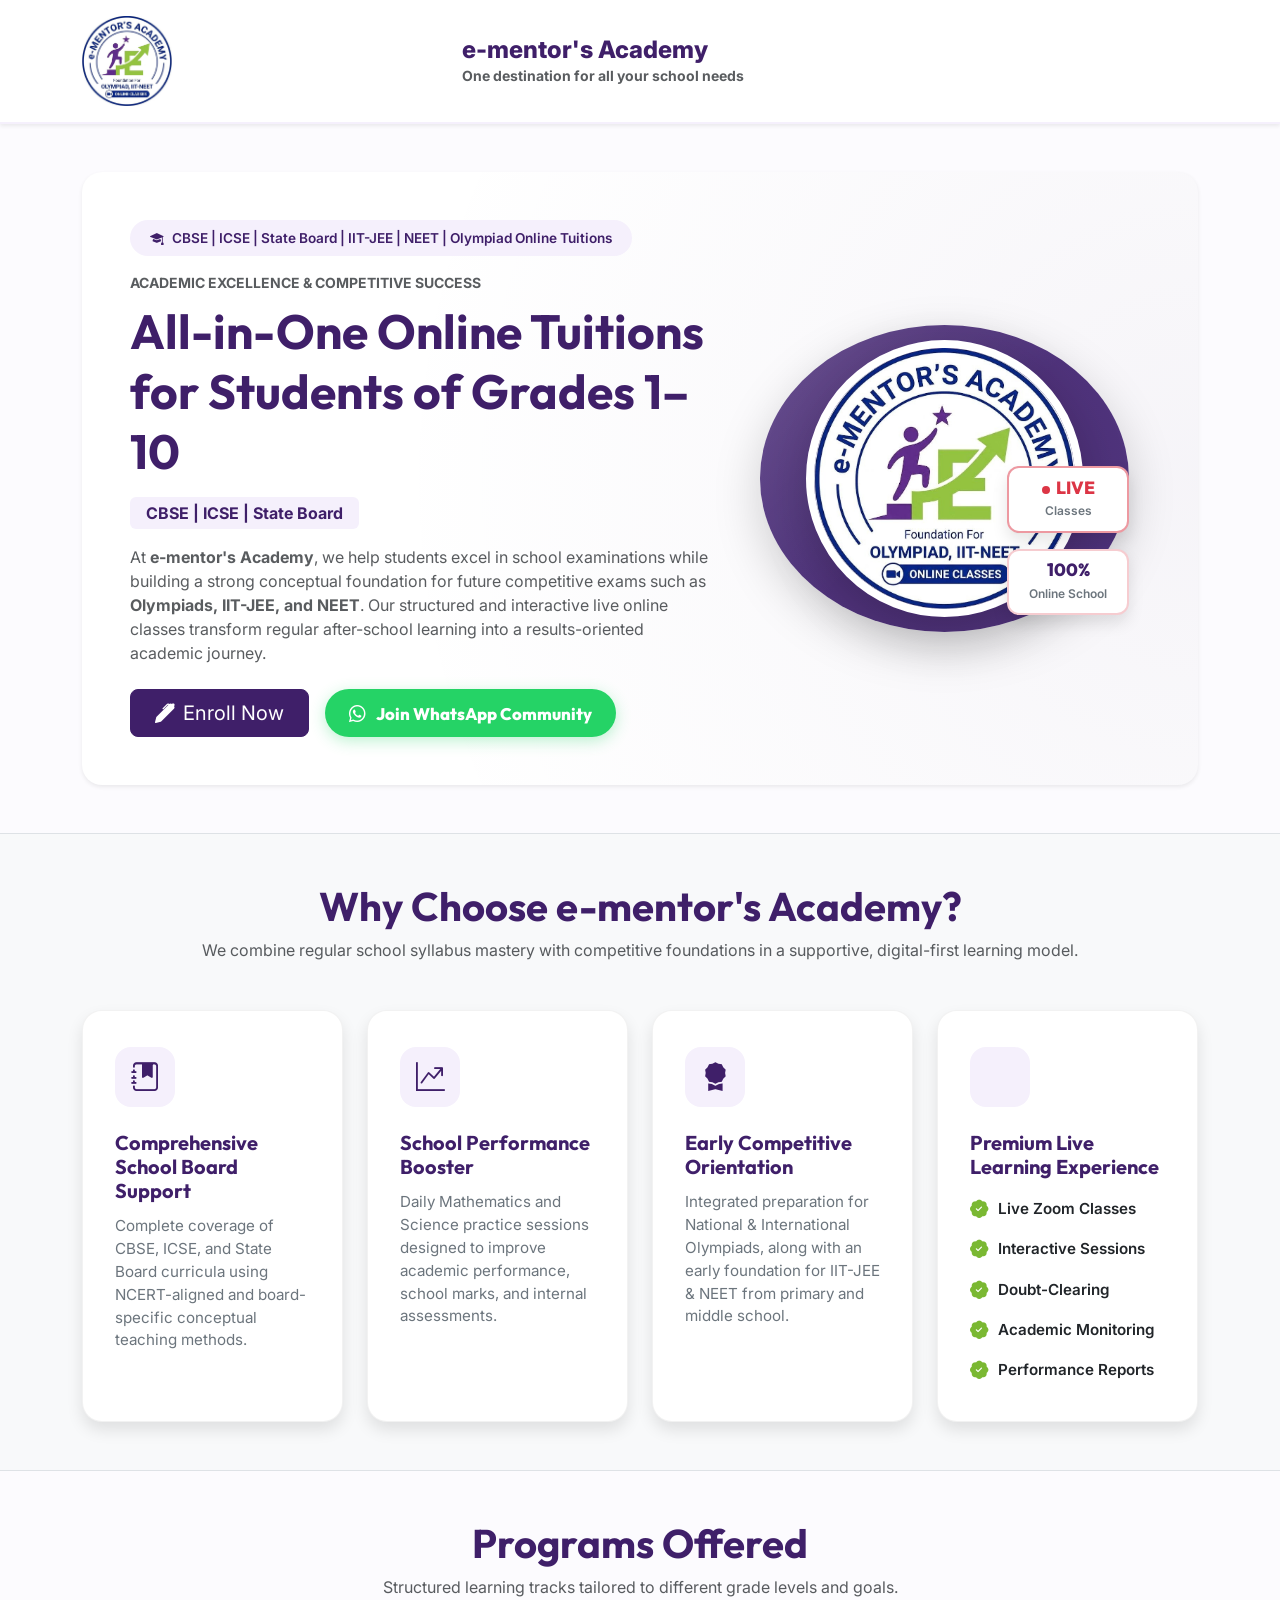
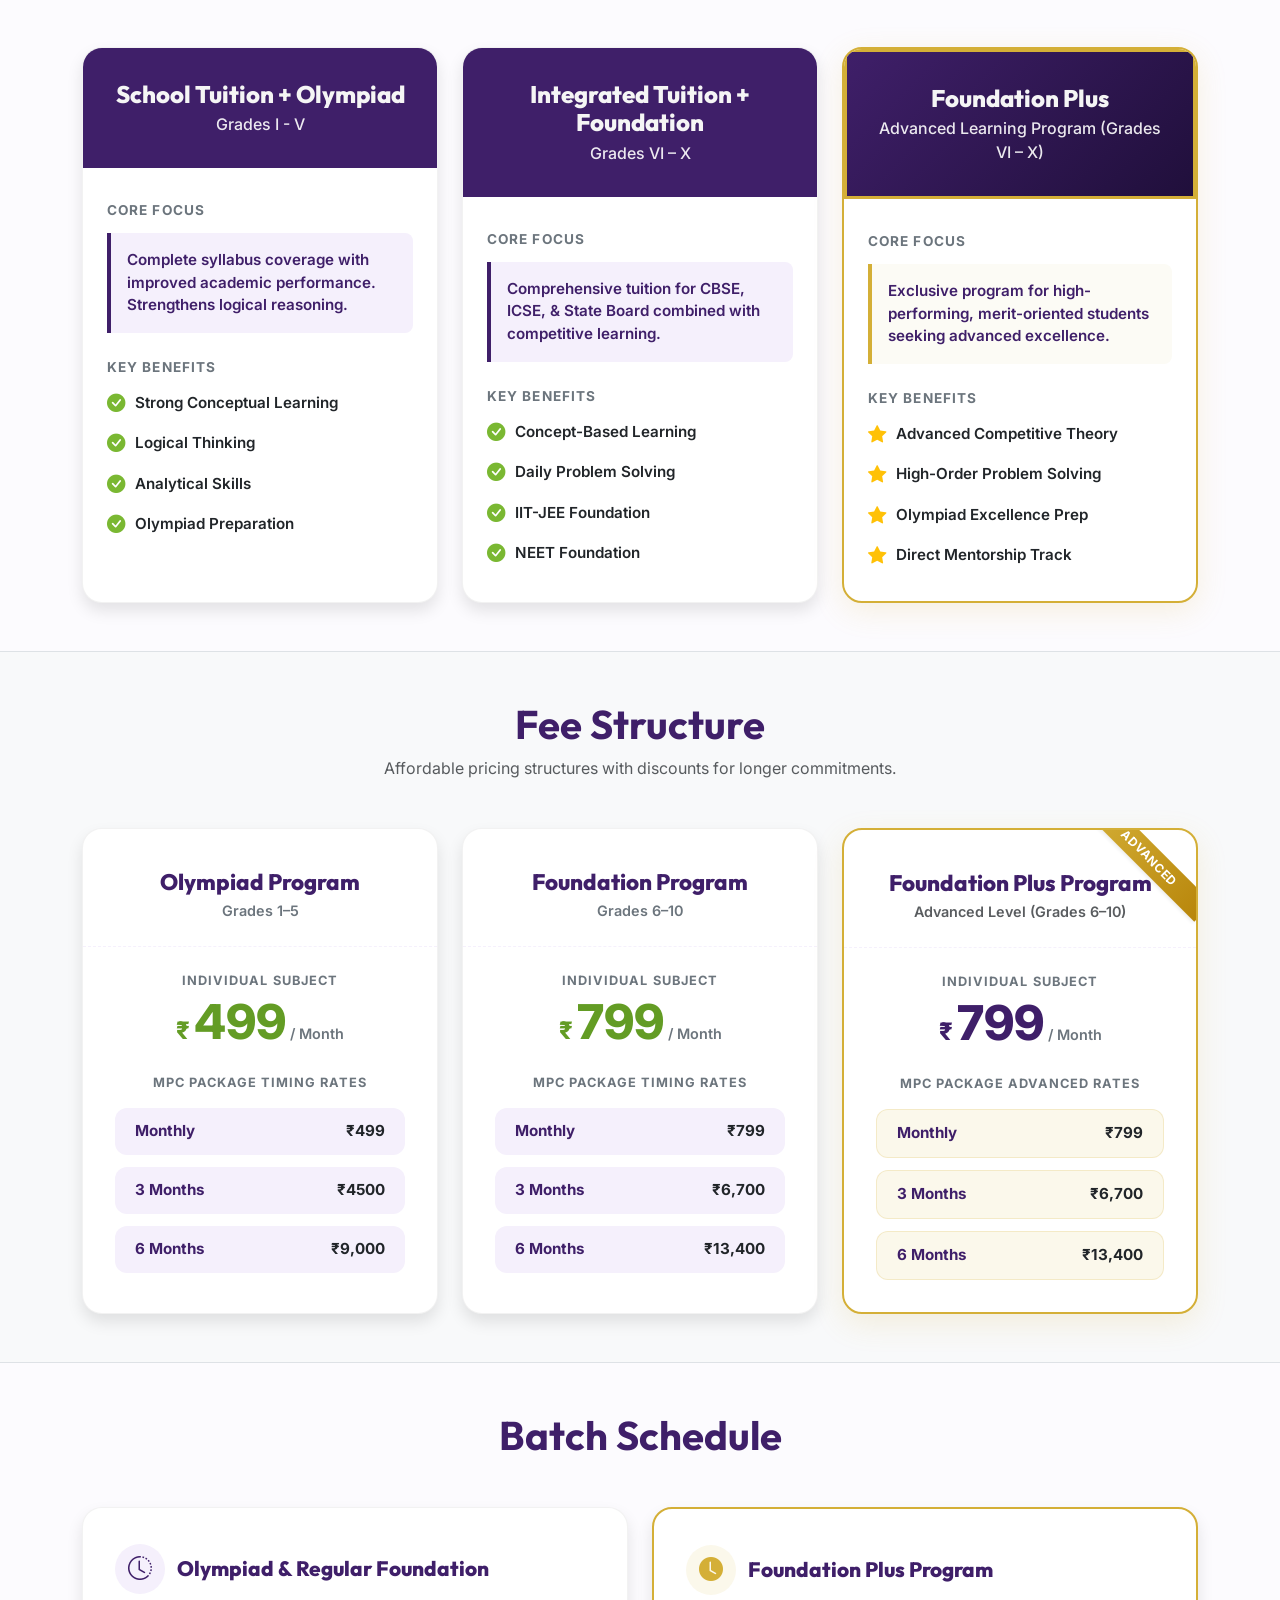
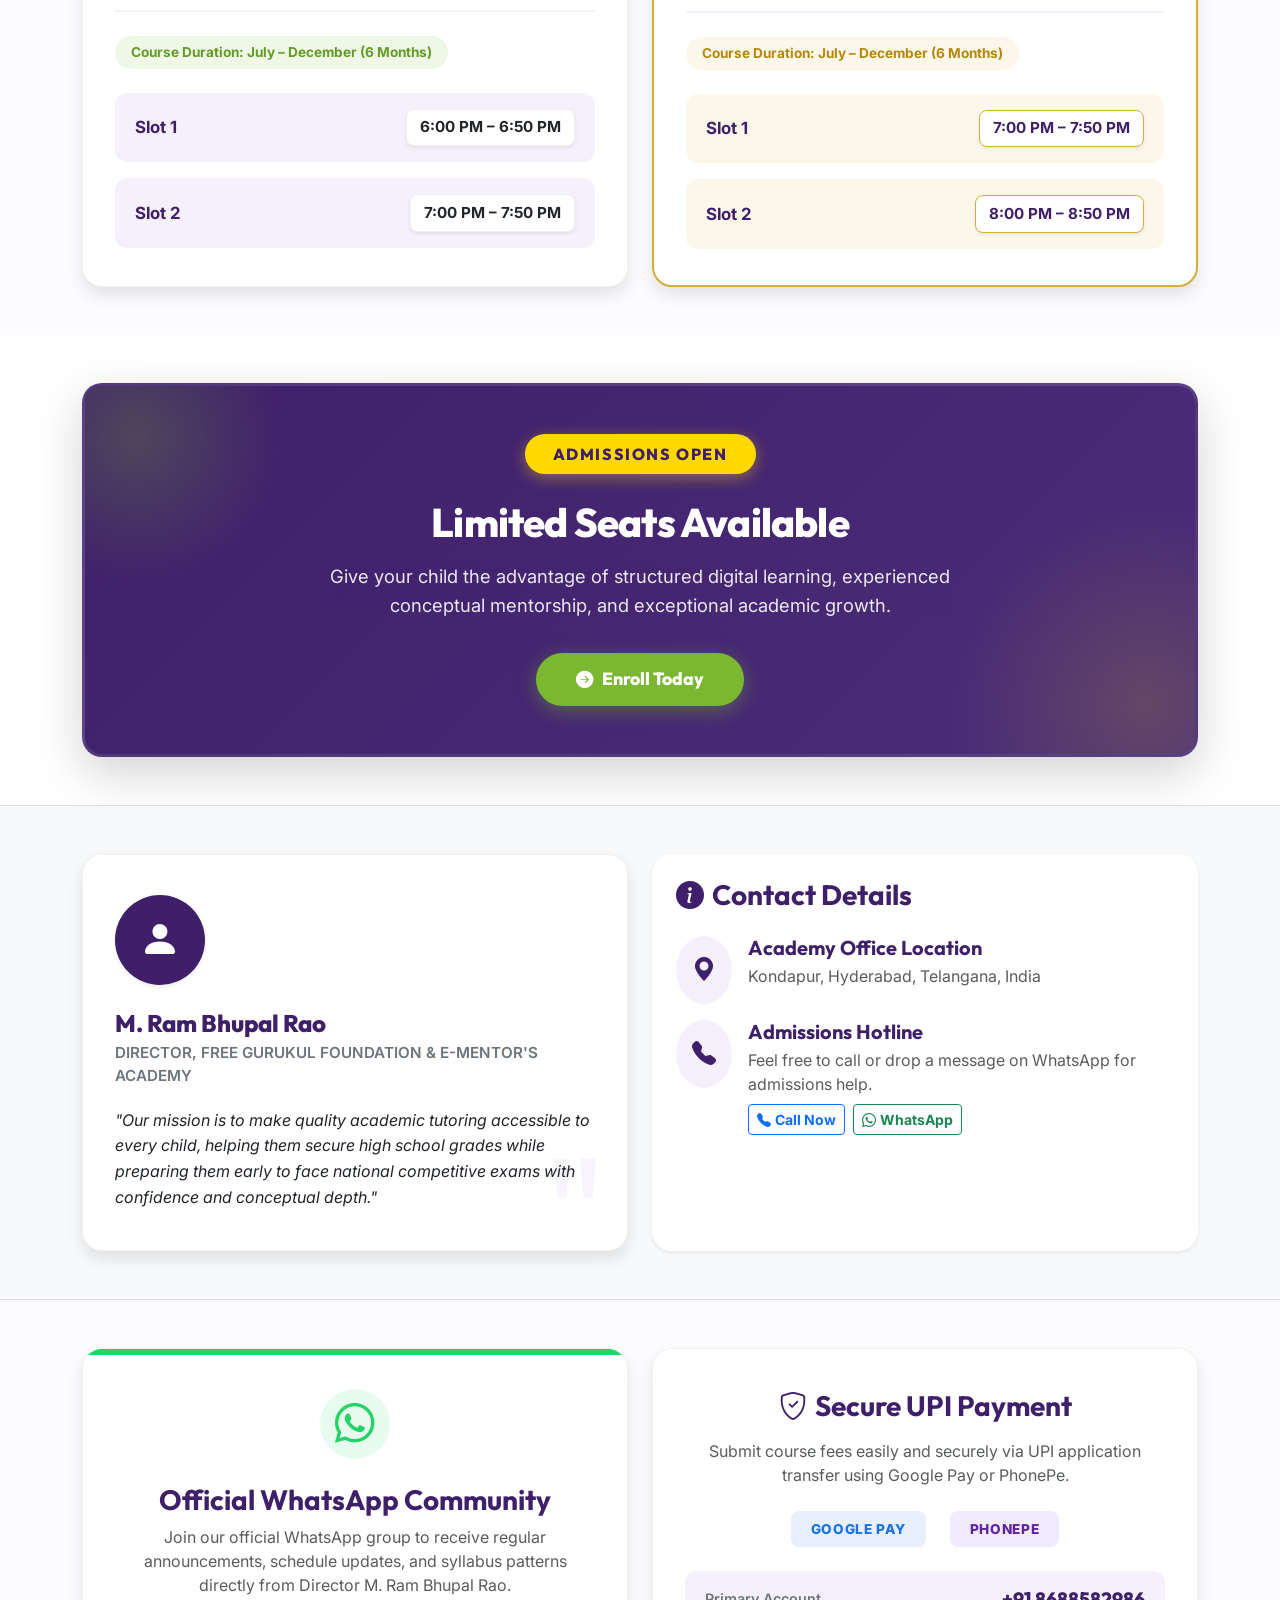
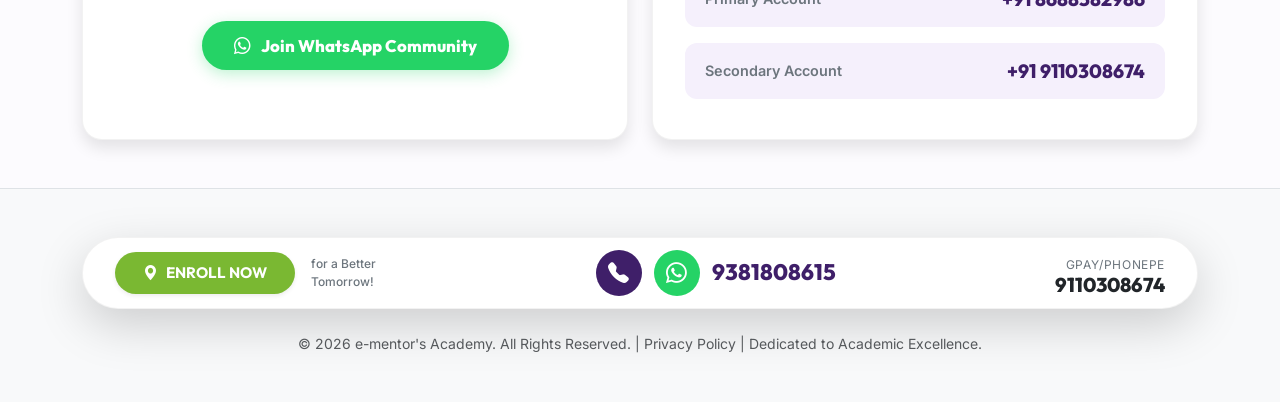
==== index.html @ 431e64f7 "Initial commit" ====
<!DOCTYPE html>
<html lang="en">

<head>
  <meta charset="UTF-8">
  <meta name="viewport" content="width=device-width, initial-scale=1.0">
  <title>e-mentor's IIT-NEET Academy - All-in-One Online Tuitions</title>
  <!-- SEO Meta Tags -->
  <meta name="description"
    content="e-mentor's Academy provides comprehensive school board tuitions (Grades 1-10) and competitive IIT-JEE, NEET, and Olympiad foundations. Live Zoom classes and daily practice.">
  <meta name="keywords"
    content="IIT-JEE foundation, NEET foundation, Olympiad tuition, Online tuitions, CBSE tuition, ICSE tuition, Ram Bhupal Rao, e-mentor's Academy, Kondapur Hyderabad">

  <!-- Bootstrap 5 CSS CDN -->
  <link href="https://cdn.jsdelivr.net/npm/bootstrap@5.3.2/dist/css/bootstrap.min.css" rel="stylesheet"
    integrity="sha384-T3c6CoIi6uLrA9TneNEoa7RxnatzjcDSCmG1MXxSR1GAsXEV/Dwwykc2MPK8M2HN" crossorigin="anonymous">
  <!-- Bootstrap Icons CDN -->
  <link rel="stylesheet" href="https://cdn.jsdelivr.net/npm/bootstrap-icons@1.11.1/font/bootstrap-icons.css">
  <!-- Custom Stylesheet -->
  <link rel="stylesheet" href="style.css">
</head>

<body>

  <!-- Header Section -->
  <header class="py-3 shadow-sm sticky-top">
    <div class="container">
      <div class="row align-items-center justify-content-between">
        <!-- School Logo -->
        <div class="col-5 col-md-4 text-start">
          <a href="index.html" class="logo-link">
            <!-- Loads logo.png, script.js handles fallback to absolute brain folder URI if not copied locally yet -->
            <img id="academy-logo" src="logo.jpeg" alt="e-mentor's Academy Logo" class="brand-logo-img">
          </a>
        </div>
        <!-- Director Profile Info -->
        <div class="col-7 col-md-8">
          <div class="director-name">e-mentor's Academy</div>
          <div class="text-muted small fw-bold">One destination for all your school needs</div>
        </div>
      </div>
    </div>
  </header>

  <!-- Hero Section -->
  <section class="py-5">
    <div class="container">
      <div class="hero-container p-4 p-md-5 shadow-sm bg-white reveal-on-scroll">
        <div class="row align-items-center">

          <!-- Hero Text Content -->
          <div class="col-lg-7">
            <span class="hero-tag mb-3">
              <i class="bi bi-mortarboard-fill me-2"></i>CBSE | ICSE | State Board | IIT-JEE | NEET | Olympiad Online
              Tuitions
            </span>
            <div class="text-muted fw-bold small text-uppercase letter-spacing-1 mb-2">
              Academic Excellence & Competitive Success
            </div>
            <h1 class="display-5 fw-bold mb-3 text-purple text-start" style="line-height: 1.25;">
              All-in-One Online Tuitions for Students of Grades 1–10
            </h1>
            <div class="badge bg-purple-light text-purple px-3 py-2 rounded mb-3 fw-bold fs-6">
              CBSE | ICSE | State Board
            </div>
            <p class="text-muted leading-relaxed text-start mb-4">
              At <strong>e-mentor's Academy</strong>, we help students excel in school examinations while building a
              strong conceptual foundation for future competitive exams such as <strong>Olympiads, IIT-JEE, and
                NEET</strong>. Our structured and interactive live online classes transform regular after-school
              learning into a results-oriented academic journey.
            </p>
            <div class="d-flex flex-wrap gap-3">
              <button class="btn btn-primary btn-lg enroll-trigger-btn px-4 py-2"
                style="background-color: var(--primary-purple); border-color: var(--primary-purple);">
                <i class="bi bi-pen-fill me-2"></i>Enroll Now
              </button>
              <a href="https://chat.whatsapp.com/LCuM8trsyqc7xC1LDgsaTi?s=cl&p=a&ilr=2" target="_blank"
                class="btn btn-whatsapp-join px-4 py-2">
                <i class="bi bi-whatsapp"></i>Join WhatsApp Community
              </a>
            </div>
          </div>

          <!-- Hero Visual: Student + Floating Badges -->
          <div class="col-lg-5 mt-4 mt-lg-0">
            <div class="hero-image-wrapper">
              <div class="hero-backdrop-circle"></div>
              <!-- Loads hero_student.png, script.js handles fallback if not copied -->
              <img id="hero-student-img" src="logo.jpeg" alt="Student Studying Online" class="hero-image-student">

              <!-- Badges Container -->
              <div class="badge-overlay-container">
                <div class="live-badge">
                  <span class="badge-text-bold"><span class="live-icon-dot"></span>LIVE</span>
                  <span class="badge-subtext">Classes</span>
                </div>
                <div class="school-badge">
                  <span class="badge-text-bold">100%</span>
                  <span class="badge-subtext">Online School</span>
                </div>
              </div>
            </div>
          </div>

        </div>
      </div>
    </div>
  </section>

  <!-- Why Choose Us Section -->
  <section class="py-5 bg-light border-top border-bottom">
    <div class="container">
      <div class="text-center mb-5 reveal-on-scroll">
        <h2 class="display-6 fw-bold text-purple">Why Choose e-mentor's Academy?</h2>
        <p class="text-muted max-width-600 mx-auto">We combine regular school syllabus mastery with competitive
          foundations in a supportive, digital-first learning model.</p>
      </div>

      <div class="row g-4">
        <!-- Card 1 -->
        <div class="col-md-6 col-lg-3 reveal-on-scroll">
          <div class="feature-card">
            <div class="feature-card-icon-container">
              <i class="bi bi-journal-bookmark-fill"></i>
            </div>
            <h3 class="feature-card-title">Comprehensive School Board Support</h3>
            <p class="feature-card-desc">Complete coverage of CBSE, ICSE, and State Board curricula using NCERT-aligned
              and board-specific conceptual teaching methods.</p>
          </div>
        </div>

        <!-- Card 2 -->
        <div class="col-md-6 col-lg-3 reveal-on-scroll">
          <div class="feature-card">
            <div class="feature-card-icon-container">
              <i class="bi bi-graph-up-arrow"></i>
            </div>
            <h3 class="feature-card-title">School Performance Booster</h3>
            <p class="feature-card-desc">Daily Mathematics and Science practice sessions designed to improve academic
              performance, school marks, and internal assessments.</p>
          </div>
        </div>

        <!-- Card 3 -->
        <div class="col-md-6 col-lg-3 reveal-on-scroll">
          <div class="feature-card">
            <div class="feature-card-icon-container">
              <i class="bi bi-award-fill"></i>
            </div>
            <h3 class="feature-card-title">Early Competitive Orientation</h3>
            <p class="feature-card-desc">Integrated preparation for National & International Olympiads, along with an
              early foundation for IIT-JEE & NEET from primary and middle school.</p>
          </div>
        </div>

        <!-- Card 4 -->
        <div class="col-md-6 col-lg-3 reveal-on-scroll">
          <div class="feature-card">
            <div class="feature-card-icon-container">
              <i class="bi bi-zoom"></i>
            </div>
            <h3 class="feature-card-title">Premium Live Learning Experience</h3>
            <ul class="program-benefits-list mt-3">
              <li><i class="bi bi-patch-check-fill"></i>Live Zoom Classes</li>
              <li><i class="bi bi-patch-check-fill"></i>Interactive Sessions</li>
              <li><i class="bi bi-patch-check-fill"></i>Doubt-Clearing</li>
              <li><i class="bi bi-patch-check-fill"></i>Academic Monitoring</li>
              <li><i class="bi bi-patch-check-fill"></i>Performance Reports</li>
            </ul>
          </div>
        </div>
      </div>
    </div>
  </section>

  <!-- Programs Offered Section -->
  <section class="py-5">
    <div class="container">
      <div class="text-center mb-5 reveal-on-scroll">
        <h2 class="display-6 fw-bold text-purple">Programs Offered</h2>
        <p class="text-muted">Structured learning tracks tailored to different grade levels and goals.</p>
      </div>

      <div class="row g-4 justify-content-center">
        <!-- Track 1 -->
        <div class="col-md-6 col-lg-4 reveal-on-scroll">
          <div class="program-card">
            <div class="program-header">
              <!-- <span class="program-tag-badge">Track 1</span> -->
              <h3 class="program-title">School Tuition + Olympiad</h3>
              <div class="program-grades">Grades I - V</div>
            </div>
            <div class="program-body">
              <div class="program-section-title">Core Focus</div>
              <div class="program-focus-box">
                Complete syllabus coverage with improved academic performance. Strengthens logical reasoning.
              </div>
              <div class="program-section-title">Key Benefits</div>
              <ul class="program-benefits-list">
                <li><i class="bi bi-check-circle-fill"></i>Strong Conceptual Learning</li>
                <li><i class="bi bi-check-circle-fill"></i>Logical Thinking</li>
                <li><i class="bi bi-check-circle-fill"></i>Analytical Skills</li>
                <li><i class="bi bi-check-circle-fill"></i>Olympiad Preparation</li>
              </ul>
            </div>
          </div>
        </div>

        <!-- Track 2 -->
        <div class="col-md-6 col-lg-4 reveal-on-scroll">
          <div class="program-card">
            <div class="program-header">
              <!-- <span class="program-tag-badge">Track 2</span> -->
              <h3 class="program-title">Integrated Tuition + Foundation</h3>
              <div class="program-grades">Grades VI – X</div>
            </div>
            <div class="program-body">
              <div class="program-section-title">Core Focus</div>
              <div class="program-focus-box">
                Comprehensive tuition for CBSE, ICSE, & State Board combined with competitive learning.
              </div>
              <div class="program-section-title">Key Benefits</div>
              <ul class="program-benefits-list">
                <li><i class="bi bi-check-circle-fill"></i>Concept-Based Learning</li>
                <li><i class="bi bi-check-circle-fill"></i>Daily Problem Solving</li>
                <li><i class="bi bi-check-circle-fill"></i>IIT-JEE Foundation</li>
                <li><i class="bi bi-check-circle-fill"></i>NEET Foundation</li>
              </ul>
            </div>
          </div>
        </div>

        <!-- Track 3 -->
        <div class="col-md-6 col-lg-4 reveal-on-scroll">
          <div class="program-card program-card-plus">
            <div class="program-header program-header-plus">
              <!-- <span class="program-tag-badge">Track 3</span> -->
              <h3 class="program-title">Foundation Plus</h3>
              <div class="program-grades">Advanced Learning Program (Grades VI – X)</div>
            </div>
            <div class="program-body">
              <div class="program-section-title">Core Focus</div>
              <div class="program-focus-box" style="border-left-color: var(--accent-gold); background-color: #fcfbf5;">
                Exclusive program for high-performing, merit-oriented students seeking advanced excellence.
              </div>
              <div class="program-section-title">Key Benefits</div>
              <ul class="program-benefits-list">
                <li><i class="bi bi-star-fill text-warning"></i>Advanced Competitive Theory</li>
                <li><i class="bi bi-star-fill text-warning"></i>High-Order Problem Solving</li>
                <li><i class="bi bi-star-fill text-warning"></i>Olympiad Excellence Prep</li>
                <li><i class="bi bi-star-fill text-warning"></i>Direct Mentorship Track</li>
              </ul>
            </div>
          </div>
        </div>
      </div>
    </div>
  </section>

  <!-- Fee Structure Section -->
  <section class="py-5 bg-light border-top border-bottom">
    <div class="container">
      <div class="text-center mb-5 reveal-on-scroll">
        <h2 class="display-6 fw-bold text-purple">Fee Structure</h2>
        <p class="text-muted">Affordable pricing structures with discounts for longer commitments.</p>
      </div>

      <div class="row g-4 justify-content-center">

        <!-- Fee Plan 1 -->
        <div class="col-md-4 col-lg-4 reveal-on-scroll">
          <div class="pricing-card">
            <div class="pricing-header">
              <h3 class="pricing-title">Olympiad Program</h3>
              <div class="pricing-subtitle">Grades 1–5</div>
            </div>

            <div class="pricing-amount-block">
              <div class="price-title">Individual Subject</div>
              <div class="price-value-container">
                <span class="price-currency">₹</span>
                <span class="price-value">499</span>
                <span class="price-period">/ Month</span>
              </div>
            </div>

            <div class="pricing-packages-block">
              <div class="price-title mb-3">MPC Package Timing Rates</div>
              <ul class="pricing-packages-list">
                <li class="pricing-package-item">
                  <span class="pkg-duration">Monthly</span>
                  <span class="pkg-price">₹499</span>
                </li>
                <li class="pricing-package-item">
                  <span class="pkg-duration">3 Months</span>
                  <span class="pkg-price">₹4500</span>
                </li>
                <li class="pricing-package-item">
                  <span class="pkg-duration">6 Months</span>
                  <span class="pkg-price">₹9,000</span>
                </li>
              </ul>
            </div>
          </div>
        </div>

        <!-- Fee Plan 2 -->
        <div class="col-md-4 col-lg-4 reveal-on-scroll">
          <div class="pricing-card">
            <div class="pricing-header">
              <h3 class="pricing-title">Foundation Program</h3>
              <div class="pricing-subtitle">Grades 6–10</div>
            </div>

            <div class="pricing-amount-block">
              <div class="price-title">Individual Subject</div>
              <div class="price-value-container">
                <span class="price-currency">₹</span>
                <span class="price-value">799</span>
                <span class="price-period">/ Month</span>
              </div>
            </div>

            <div class="pricing-packages-block">
              <div class="price-title mb-3">MPC Package Timing Rates</div>
              <ul class="pricing-packages-list">
                <li class="pricing-package-item">
                  <span class="pkg-duration">Monthly</span>
                  <span class="pkg-price">₹799</span>
                </li>
                <li class="pricing-package-item">
                  <span class="pkg-duration">3 Months</span>
                  <span class="pkg-price">₹6,700</span>
                </li>
                <li class="pricing-package-item">
                  <span class="pkg-duration">6 Months</span>
                  <span class="pkg-price">₹13,400</span>
                </li>
              </ul>
            </div>
          </div>
        </div>

        <!-- Fee Plan 3 -->
        <div class="col-md-4 col-lg-4 reveal-on-scroll">
          <div class="pricing-card premium">
            <div class="pricing-ribbon">ADVANCED</div>
            <div class="pricing-header">
              <h3 class="pricing-title text-purple">Foundation Plus Program</h3>
              <div class="pricing-subtitle text-muted">Advanced Level (Grades 6–10)</div>
            </div>

            <div class="pricing-amount-block">
              <div class="price-title">Individual Subject</div>
              <div class="price-value-container">
                <span class="price-currency" style="color: var(--primary-purple);">₹</span>
                <span class="price-value" style="color: var(--primary-purple);">799</span>
                <span class="price-period">/ Month</span>
              </div>
            </div>

            <div class="pricing-packages-block">
              <div class="price-title mb-3">MPC Package Advanced Rates</div>
              <ul class="pricing-packages-list">
                <li class="pricing-package-item gold">
                  <span class="pkg-duration fw-bold">Monthly</span>
                  <span class="pkg-price text-purple">₹799</span>
                </li>
                <li class="pricing-package-item gold">
                  <span class="pkg-duration fw-bold">3 Months</span>
                  <span class="pkg-price text-purple">₹6,700</span>
                </li>
                <li class="pricing-package-item gold">
                  <span class="pkg-duration fw-bold">6 Months</span>
                  <span class="pkg-price text-purple">₹13,400</span>
                </li>
              </ul>
            </div>
          </div>
        </div>
      </div>
    </div>
  </section>

  <!-- Batch Schedule Section -->
  <section class="py-5">
    <div class="container">
      <div class="text-center mb-5 reveal-on-scroll">
        <h2 class="display-6 fw-bold text-purple">Batch Schedule</h2>
        <!-- <p class="text-muted">Daily timing allocations. All sessions are 40 minutes long.</p> -->
      </div>

      <div class="row g-4 justify-content-center">
        <!-- Schedule 1 -->
        <div class="col-md-6 reveal-on-scroll">
          <div class="schedule-card">
            <div class="schedule-header">
              <div class="schedule-header-icon">
                <i class="bi bi-clock-history"></i>
              </div>
              <h3 class="schedule-title">Olympiad & Regular Foundation</h3>
            </div>
            <div class="schedule-meta-badge">Course Duration: July – December (6 Months)</div>
            <div class="batch-list">
              <div class="batch-item">
                <span class="batch-name">Slot 1</span>
                <span class="batch-time">6:00 PM – 6:50 PM</span>
              </div>
              <div class="batch-item">
                <span class="batch-name">Slot 2</span>
                <span class="batch-time">7:00 PM – 7:50 PM</span>
              </div>
            </div>
          </div>
        </div>

        <!-- Schedule 2 -->
        <div class="col-md-6 reveal-on-scroll">
          <div class="schedule-card premium-schedule">
            <div class="schedule-header">
              <div class="schedule-header-icon">
                <i class="bi bi-clock-fill"></i>
              </div>
              <h3 class="schedule-title">Foundation Plus Program</h3>
            </div>
            <div class="schedule-meta-badge">Course Duration: July – December (6 Months)</div>
            <div class="batch-list">
              <div class="batch-item">
                <span class="batch-name text-purple">Slot 1</span>
                <span class="batch-time" style="border-color: var(--accent-gold); color: var(--primary-purple);">
                  7:00 PM
                  – 7:50 PM</span>
              </div>
              <div class="batch-item">
                <span class="batch-name text-purple">Slot 2</span>
                <span class="batch-time" style="border-color: var(--accent-gold); color: var(--primary-purple);">8:00 PM
                  – 8:50 PM</span>
              </div>
            </div>
          </div>
        </div>
      </div>
    </div>
  </section>

  <!-- Admissions Open Section -->
  <section class="py-5 bg-white">
    <div class="container reveal-on-scroll">
      <div class="admissions-banner p-4 p-md-5 text-center">
        <div class="admissions-banner-content">
          <span class="admissions-badge">Admissions Open</span>
          <h2 class="admissions-title text-white">Limited Seats Available</h2>
          <p class="admissions-text">
            Give your child the advantage of structured digital learning, experienced conceptual mentorship, and
            exceptional academic growth.
          </p>
          <button class="btn btn-lg admissions-cta-btn enroll-trigger-btn">
            <i class="bi bi-arrow-right-circle-fill me-2"></i>Enroll Today
          </button>
        </div>
      </div>
    </div>
  </section>

  <!-- Director Spotlight & Contact Info Section -->
  <section class="py-5 bg-light border-top border-bottom">
    <div class="container">
      <div class="row g-4">

        <!-- Director Info Card -->
        <div class="col-lg-6 reveal-on-scroll">
          <div class="director-profile-card h-100">
            <div class="director-profile-content">
              <div class="director-avatar-placeholder">
                <i class="bi bi-person-fill"></i>
              </div>
              <h3 class="director-card-name">M. Ram Bhupal Rao</h3>
              <div class="director-card-title text-uppercase">Director, Free Gurukul Foundation & e-mentor's Academy
              </div>
              <p class="director-quote">
                "Our mission is to make quality academic tutoring accessible to every child, helping them secure high
                school grades while preparing them early to face national competitive exams with confidence and
                conceptual depth."
              </p>
            </div>
          </div>
        </div>

        <!-- Contact Information Card -->
        <div class="col-lg-6 reveal-on-scroll">
          <div class="card h-100 p-4 shadow-sm border-0" style="border-radius: var(--border-radius-custom);">
            <h3 class="fw-bold mb-4 text-purple"><i class="bi bi-info-circle-fill me-2"></i>Contact Details</h3>

            <div class="d-flex align-items-start mb-3">
              <div class="bg-purple-light p-3 rounded-circle text-purple me-3">
                <i class="bi bi-geo-alt-fill fs-4"></i>
              </div>
              <div>
                <h5 class="fw-bold mb-1">Academy Office Location</h5>
                <p class="text-muted mb-0">Kondapur, Hyderabad, Telangana, India</p>
              </div>
            </div>

            <div class="d-flex align-items-start mb-4">
              <div class="bg-purple-light p-3 rounded-circle text-purple me-3">
                <i class="bi bi-telephone-fill fs-4"></i>
              </div>
              <div>
                <h5 class="fw-bold mb-1">Admissions Hotline</h5>
                <p class="text-muted mb-2">Feel free to call or drop a message on WhatsApp for admissions help.</p>
                <div class="d-flex gap-2">
                  <a href="tel:+919381808615" class="btn btn-sm btn-outline-primary fw-bold">
                    <i class="bi bi-telephone-fill me-1"></i>Call Now
                  </a>
                  <a href="https://wa.me/919381808615" target="_blank" class="btn btn-sm btn-outline-success fw-bold">
                    <i class="bi bi-whatsapp me-1"></i>WhatsApp
                  </a>
                </div>
              </div>
            </div>
          </div>
        </div>

      </div>
    </div>
  </section>

  <!-- Payment & WhatsApp Community Banner Grid -->
  <section class="py-5">
    <div class="container">
      <div class="row g-4">

        <!-- WhatsApp Community Invitation Card -->
        <div class="col-md-6 reveal-on-scroll">
          <div class="whatsapp-community-card h-100">
            <div class="whatsapp-icon-wrapper">
              <i class="bi bi-whatsapp"></i>
            </div>
            <h3 class="fw-bold text-purple mb-2">Official WhatsApp Community</h3>
            <p class="text-muted mb-4">Join our official WhatsApp group to receive regular announcements, schedule
              updates, and syllabus patterns directly from Director M. Ram Bhupal Rao.</p>
            <a href="https://chat.whatsapp.com/LCuM8trsyqc7xC1LDgsaTi?s=cl&p=a&ilr=2" target="_blank"
              class="btn btn-whatsapp-join">
              <i class="bi bi-whatsapp"></i>Join WhatsApp Community
            </a>
          </div>
        </div>

        <!-- Secure Payment Details Card -->
        <div class="col-md-6 reveal-on-scroll">
          <div class="payment-card h-100">
            <h3 class="fw-bold text-purple text-center mb-3"><i class="bi bi-shield-check me-2"></i>Secure UPI Payment
            </h3>
            <p class="text-muted text-center mb-4">Submit course fees easily and securely via UPI application transfer
              using Google Pay or PhonePe.</p>

            <div class="upi-brands-row">
              <span class="upi-brand-badge gpay">Google Pay</span>
              <span class="upi-brand-badge phonepe">PhonePe</span>
            </div>

            <div class="payment-number-row">
              <span class="payment-number-label">Primary Account</span>
              <span class="payment-number-val">+91 8688582986</span>
            </div>

            <div class="payment-number-row">
              <span class="payment-number-label">Secondary Account</span>
              <span class="payment-number-val">+91 9110308674</span>
            </div>
          </div>
        </div>

      </div>
    </div>
  </section>

  <!-- Sticky Footer Contact Bar -->
  <footer class="py-5 bg-light border-top">
    <div class="container">
      <div class="contact-bar-wrapper">
        <!-- Enroll Button -->
        <div class="d-flex align-items-center gap-3">
          <button class="enroll-badge-btn enroll-trigger-btn shadow-sm">
            <i class="bi bi-geo-alt-fill"></i> ENROLL NOW
          </button>
          <div>
            <span class="enroll-subtext">for a Better<br>Tomorrow!</span>
          </div>
        </div>

        <!-- Call/WhatsApp Info -->
        <div>
          <a href="https://wa.me/919381808615" target="_blank" class="phone-contact-group">
            <div class="phone-icon-circle">
              <i class="bi bi-telephone-fill"></i>
            </div>
            <div class="phone-icon-circle whatsapp">
              <i class="bi bi-whatsapp"></i>
            </div>
            <div>
              <span class="phone-number-text">9381808615</span>
            </div>
          </a>
        </div>

        <!-- Payment details -->
        <div class="payment-group">
          <div class="text-end">
            <span class="payment-label-sub">Gpay/phonepe</span>
            <span class="payment-apps-text d-block">9110308674</span>
          </div>
        </div>
      </div>
      <div class="text-center mt-4 text-muted small">
        &copy; 2026 e-mentor's Academy. All Rights Reserved. | <a href="privacy.html"
          class="text-muted text-decoration-none footer-link-hover">Privacy Policy</a> | Dedicated to Academic
        Excellence.
      </div>
    </div>
  </footer>

  <!-- Enrollment Modal / Popup -->
  <div class="modal fade" id="enrollModal" tabindex="-1" aria-labelledby="enrollModalLabel" aria-hidden="true">
    <div class="modal-dialog modal-dialog-centered">
      <div class="modal-content border-0 shadow-lg" style="border-radius: var(--border-radius-custom);">
        <div class="modal-header text-white"
          style="background-color: var(--primary-purple); border-top-left-radius: var(--border-radius-custom); border-top-right-radius: var(--border-radius-custom);">
          <h5 class="modal-title" id="enrollModalLabel"><i class="bi bi-mortarboard-fill me-2"></i>Academy Registration
          </h5>
          <button type="button" class="btn-close btn-close-white" data-bs-dismiss="modal" aria-label="Close"></button>
        </div>
        <div class="modal-body p-4">
          <form id="enrollForm">
            <div class="mb-3">
              <label for="studentName" class="form-label fw-bold">Student Name</label>
              <input type="text" class="form-control" id="studentName" placeholder="Enter student's full name" required>
            </div>
            <div class="mb-3">
              <label for="studentClass" class="form-label fw-bold">Current Grade / Class</label>
              <select class="form-select" id="studentClass" required>
                <option value="" disabled selected>Select class / track</option>
                <option value="grades-1-5">Grades 1-5 (School Tuition + Olympiad Track)</option>
                <option value="grades-6-10">Grades 6-10 (Integrated Tuition + Foundation Track)</option>
                <option value="grades-6-10-plus">Grades 6-10 (Foundation Plus Track)</option>
              </select>
            </div>
            <div class="mb-3">
              <label for="parentName" class="form-label fw-bold">Parent / Guardian Name</label>
              <input type="text" class="form-control" id="parentName" placeholder="Enter parent's name" required>
            </div>
            <div class="mb-3">
              <label for="contactNumber" class="form-label fw-bold">Contact Number (WhatsApp)</label>
              <input type="tel" class="form-control" id="contactNumber" placeholder="Enter 10-digit number"
                pattern="[0-9]{10}" required>
            </div>
            <button type="submit" class="btn btn-primary w-100 py-2 fw-bold"
              style="background-color: var(--primary-purple); border-color: var(--primary-purple);">Submit
              Registration</button>
          </form>

          <!-- Success Message -->
          <div id="enrollSuccessMsg" class="alert alert-success text-center mt-3 d-none" role="alert">
            <i class="bi bi-check-circle-fill me-2 fs-5"></i>
            Registration details submitted successfully! We will contact you on WhatsApp shortly.
          </div>
        </div>
      </div>
    </div>
  </div>

  <!-- Bootstrap 5 Bundle with Popper JS CDN -->
  <script src="https://cdn.jsdelivr.net/npm/bootstrap@5.3.2/dist/js/bootstrap.bundle.min.js"
    integrity="sha384-C6RzsynM9kWDrMNeT87bh95OGNyZPhcTNXj1NW7RuBCsyN/o0jlpcV8Qyq46cDfL"
    crossorigin="anonymous"></script>
  <!-- Custom Javascript -->
  <script src="script.js"></script>
</body>

</html>
---- style.css ----
/* ==========================================================================
   E-Mentor's IIT-NEET Academy CSS stylesheet
   Author: Senior Frontend Engineer
   ========================================================================== */

/* Import Google Fonts */
@import url('https://fonts.googleapis.com/css2?family=Inter:wght@300;400;500;600;700&family=Outfit:wght@400;600;700;800&display=swap');

/* Color Variables */
:root {
  --primary-purple: #3f1f69;
  --primary-purple-rgb: 63, 31, 105;
  --secondary-purple: #4a2d7a;
  --light-purple: #f5f0fc;
  --accent-green: #7ab832;
  --accent-green-dark: #639c24;
  --accent-green-light: #eff7e6;
  --accent-red: #dc3545;
  --accent-yellow: #ffd800;
  --accent-gold: #d4af37;
  --text-dark: #212529;
  --text-muted: #6c757d;
  --shadow-sm: 0 0.125rem 0.25rem rgba(0, 0, 0, 0.075);
  --shadow-md: 0 0.5rem 1rem rgba(0, 0, 0, 0.1);
  --shadow-lg: 0 1rem 3rem rgba(0, 0, 0, 0.175);
  --border-radius-custom: 1.25rem;
}

/* Base resets and overrides */
body {
  font-family: 'Inter', sans-serif;
  color: var(--text-dark);
  background-color: #fcfbfe;
  overflow-x: hidden;
}

h1,
h2,
h3,
h4,
h5,
h6,
.display-font {
  font-family: 'Outfit', sans-serif;
  font-weight: 700;
  color: var(--primary-purple);
}

.text-purple {
  color: var(--primary-purple);
}

.bg-purple-light {
  background-color: var(--light-purple);
}

/* Transitions */
.btn,
.card,
.list-group-item,
img,
a,
i,
.badge,
.why-us-item {
  transition: all 0.3s cubic-bezier(0.25, 0.8, 0.25, 1);
}

/* Header Section */
header {
  border-bottom: 2px solid var(--light-purple);
  background-color: #ffffff;
}

.director-title {
  font-size: 0.75rem;
  letter-spacing: 0.1rem;
  color: var(--text-muted);
  text-transform: uppercase;
}

.director-name {
  font-size: 1.5rem;
  font-weight: 800;
  color: var(--primary-purple);
  line-height: 1.2;
}

.brand-logo-img {
  max-height: 90px;
  width: auto;
  object-fit: contain;
}

/* Main Academic Titles */
.academy-main-title {
  font-size: 2.8rem;
  font-weight: 800;
  color: var(--primary-purple);
  letter-spacing: -0.03em;
}

.academy-subtitle {
  font-size: 1.25rem;
  color: var(--text-muted);
  font-weight: 500;
}

/* Hero Section */
.hero-container {
  position: relative;
  overflow: hidden;
  border-radius: var(--border-radius-custom);
  background: radial-gradient(circle at 100% 50%, rgba(74, 45, 122, 0.05) 0%, rgba(255, 255, 255, 0) 70%);
}

.hero-tag {
  background-color: var(--light-purple);
  color: var(--primary-purple);
  font-weight: 600;
  padding: 0.5rem 1.25rem;
  border-radius: 50px;
  display: inline-block;
  font-size: 0.85rem;
}

/* Right Hero Visuals - Purple Circle Backdrop */
.hero-image-wrapper {
  position: relative;
  display: flex;
  justify-content: center;
  align-items: center;
  padding: 2rem;
}

.hero-backdrop-circle {
  position: absolute;
  width: 90%;
  height: 90%;
  border-radius: 50%;
  background: radial-gradient(circle, var(--primary-purple) 0%, var(--secondary-purple) 100%);
  z-index: 1;
  opacity: 0.95;
  box-shadow: var(--shadow-lg);
  overflow: hidden;
}

.hero-backdrop-circle::after {
  content: '';
  position: absolute;
  top: 0;
  left: 0;
  width: 100%;
  height: 100%;
  background: linear-gradient(135deg, rgba(255, 255, 255, 0.15) 0%, rgba(255, 255, 255, 0) 50%);
}

.hero-image-student {
  position: relative;
  z-index: 2;
  width: 80%;
  max-width: 320px;
  border-radius: 50%;
  border: 8px solid #ffffff;
  box-shadow: var(--shadow-lg);
  aspect-ratio: 1/1;
  object-fit: cover;
  animation: float 6s ease-in-out infinite;
}

/* Badge overlays next to hero image */
.badge-overlay-container {
  position: absolute;
  right: 5%;
  bottom: 10%;
  z-index: 3;
  display: flex;
  flex-direction: column;
  gap: 1rem;
}

.live-badge,
.school-badge {
  background-color: #ffffff;
  padding: 0.6rem 1.25rem;
  border-radius: 12px;
  box-shadow: var(--shadow-md);
  border: 2px solid rgba(220, 53, 69, 0.25);
  text-align: center;
  display: inline-block;
}

.live-badge {
  border-color: rgba(220, 53, 69, 0.5);
  animation: pulse-border 2s infinite;
}

.live-icon-dot {
  display: inline-block;
  width: 8px;
  height: 8px;
  background-color: var(--accent-red);
  border-radius: 50%;
  margin-right: 6px;
  animation: blink 1.2s infinite;
}

.badge-text-bold {
  font-family: 'Outfit', sans-serif;
  font-weight: 800;
  color: var(--accent-red);
  font-size: 1.1rem;
  display: block;
  line-height: 1.1;
}

.badge-subtext {
  font-size: 0.75rem;
  font-weight: 600;
  color: var(--text-muted);
}

.school-badge .badge-text-bold {
  color: var(--primary-purple);
}

/* WHY CHOOSE US - Feature Cards Grid */
.feature-card {
  background: #ffffff;
  border-radius: var(--border-radius-custom);
  border: 1px solid rgba(0, 0, 0, 0.05);
  box-shadow: var(--shadow-md);
  padding: 2.25rem 2rem;
  height: 100%;
  position: relative;
  overflow: hidden;
}

.feature-card:hover {
  transform: translateY(-8px);
  box-shadow: var(--shadow-lg);
}

.feature-card-icon-container {
  background-color: var(--light-purple);
  width: 60px;
  height: 60px;
  border-radius: 16px;
  display: flex;
  align-items: center;
  justify-content: center;
  margin-bottom: 1.5rem;
}

.feature-card-icon-container i {
  color: var(--primary-purple);
  font-size: 1.8rem;
}

.feature-card:hover .feature-card-icon-container {
  background-color: var(--primary-purple);
}

.feature-card:hover .feature-card-icon-container i {
  color: #ffffff;
  transform: rotateY(180deg);
}

.feature-card-title {
  font-size: 1.25rem;
  font-weight: 700;
  margin-bottom: 0.75rem;
  color: var(--primary-purple);
}

.feature-card-desc {
  font-size: 0.95rem;
  color: var(--text-muted);
  line-height: 1.5;
  margin-bottom: 0;
}

/* PROGRAMS OFFERED SECTION */
.program-card {
  background: #ffffff;
  border-radius: var(--border-radius-custom);
  border: 1px solid rgba(0, 0, 0, 0.05);
  box-shadow: var(--shadow-md);
  overflow: hidden;
  height: 100%;
}

.program-card:hover {
  transform: translateY(-5px);
  box-shadow: var(--shadow-lg);
}

.program-header {
  background-color: var(--primary-purple);
  color: #ffffff;
  padding: 2rem 1.5rem;
  position: relative;
  text-align: center;
}

.program-header-plus {
  background: linear-gradient(135deg, var(--primary-purple) 0%, #200f3b 100%);
  border: 3px solid var(--accent-gold);
}

.program-tag-badge {
  background-color: var(--accent-green);
  color: #ffffff;
  font-family: 'Outfit', sans-serif;
  font-weight: 700;
  font-size: 0.8rem;
  padding: 0.35rem 1rem;
  border-radius: 50px;
  text-transform: uppercase;
  letter-spacing: 0.05em;
  margin-bottom: 0.75rem;
  display: inline-block;
}

.program-header-plus .program-tag-badge {
  background: linear-gradient(90deg, var(--accent-gold) 0%, #b8860b 100%);
}

.program-title {
  font-size: 1.5rem;
  font-weight: 800;
  margin-bottom: 0.25rem;
  color: whitesmoke;
}

.program-grades {
  font-size: 1rem;
  opacity: 0.9;
  font-weight: 500;
}

.program-body {
  padding: 2rem 1.5rem;
}

.program-section-title {
  font-size: 0.85rem;
  text-transform: uppercase;
  letter-spacing: 0.08em;
  color: var(--text-muted);
  font-weight: 700;
  margin-bottom: 0.75rem;
}

.program-focus-box {
  background-color: var(--light-purple);
  border-left: 4px solid var(--primary-purple);
  padding: 1rem;
  border-radius: 0 8px 8px 0;
  margin-bottom: 1.5rem;
  font-size: 0.95rem;
  font-weight: 600;
  color: var(--primary-purple);
}

.program-benefits-list {
  list-style: none;
  padding-left: 0;
  margin-bottom: 0;
  display: grid;
  grid-template-columns: 1fr;
  gap: 0.8rem;
}

.program-benefits-list li {
  font-size: 0.95rem;
  font-weight: 600;
  color: var(--text-dark);
  display: flex;
  align-items: center;
  gap: 10px;
}

.program-benefits-list li i {
  color: var(--accent-green);
  font-size: 1.15rem;
}

/* Foundation Plus+ Glassmorphism Glow Styling */
.program-card-plus {
  border: 2px solid var(--accent-gold);
  box-shadow: 0 8px 30px rgba(212, 175, 55, 0.15);
}

.program-card-plus:hover {
  box-shadow: 0 15px 40px rgba(212, 175, 55, 0.3);
}

/* FEE STRUCTURE (PRICING GRID) */
.pricing-card {
  background: #ffffff;
  border-radius: var(--border-radius-custom);
  border: 1px solid rgba(0, 0, 0, 0.05);
  box-shadow: var(--shadow-md);
  overflow: hidden;
  height: 100%;
  position: relative;
  text-align: center;
}

.pricing-card:hover {
  transform: translateY(-8px);
  box-shadow: var(--shadow-lg);
}

.pricing-card.premium {
  border: 2px solid var(--accent-gold);
  box-shadow: 0 10px 30px rgba(212, 175, 55, 0.15);
}

.pricing-card.premium:hover {
  box-shadow: 0 15px 40px rgba(212, 175, 55, 0.35);
}

.pricing-ribbon {
  position: absolute;
  top: 15px;
  right: -30px;
  background: linear-gradient(90deg, var(--accent-gold) 0%, #b8860b 100%);
  color: #ffffff;
  padding: 0.25rem 2.5rem;
  transform: rotate(45deg);
  font-size: 0.75rem;
  font-weight: 700;
  letter-spacing: 0.05em;
  box-shadow: var(--shadow-sm);
  z-index: 2;
}

.pricing-header {
  padding: 2.5rem 1.5rem 1.5rem;
  border-bottom: 1px dashed var(--light-purple);
}

.pricing-title {
  font-size: 1.4rem;
  font-weight: 800;
  color: var(--primary-purple);
  margin-bottom: 0.25rem;
}

.pricing-subtitle {
  font-size: 0.9rem;
  color: var(--text-muted);
  font-weight: 600;
}

.pricing-amount-block {
  padding: 1.5rem;
}

.price-title {
  font-size: 0.8rem;
  text-transform: uppercase;
  letter-spacing: 0.08em;
  color: var(--text-muted);
  font-weight: 700;
  margin-bottom: 0.5rem;
}

.price-value-container {
  display: flex;
  align-items: baseline;
  justify-content: center;
  gap: 4px;
}

.price-currency {
  font-size: 1.5rem;
  font-weight: 800;
  color: var(--accent-green-dark);
}

.price-value {
  font-size: 3rem;
  font-weight: 800;
  color: var(--accent-green-dark);
  line-height: 1;
}

.price-period {
  font-size: 0.9rem;
  color: var(--text-muted);
  font-weight: 600;
}

.pricing-packages-list {
  list-style: none;
  padding: 0 2rem;
  margin-bottom: 2rem;
  display: flex;
  flex-direction: column;
  gap: 0.75rem;
}

.pricing-package-item {
  display: flex;
  justify-content: space-between;
  align-items: center;
  background-color: var(--light-purple);
  padding: 0.75rem 1.25rem;
  border-radius: 12px;
  font-weight: 700;
  font-size: 0.95rem;
}

.pricing-package-item.gold {
  background-color: #fbf8eb;
  border: 1px solid rgba(212, 175, 55, 0.2);
}

.pkg-duration {
  color: var(--primary-purple);
}

.pkg-price {
  color: var(--text-dark);
}

/* BATCH SCHEDULE STYLES */
.schedule-card {
  background: #ffffff;
  border-radius: var(--border-radius-custom);
  border: 1px solid rgba(0, 0, 0, 0.05);
  box-shadow: var(--shadow-md);
  padding: 2.25rem 2rem;
  height: 100%;
}

.schedule-header {
  display: flex;
  align-items: center;
  gap: 12px;
  margin-bottom: 1.5rem;
  border-bottom: 2px solid var(--light-purple);
  padding-bottom: 1rem;
}

.schedule-header-icon {
  background-color: var(--light-purple);
  width: 50px;
  height: 50px;
  border-radius: 50%;
  display: flex;
  align-items: center;
  justify-content: center;
  color: var(--primary-purple);
  font-size: 1.5rem;
}

.schedule-card.premium-schedule {
  border: 2px solid var(--accent-gold);
}

.schedule-card.premium-schedule .schedule-header-icon {
  background-color: #fbf8eb;
  color: var(--accent-gold);
}

.schedule-title {
  font-size: 1.3rem;
  font-weight: 800;
  margin-bottom: 0;
}

.schedule-meta-badge {
  background-color: var(--accent-green-light);
  color: var(--accent-green-dark);
  font-weight: 700;
  padding: 0.4rem 1rem;
  border-radius: 50px;
  font-size: 0.85rem;
  display: inline-block;
  margin-bottom: 1.5rem;
}

.premium-schedule .schedule-meta-badge {
  background-color: #fbf8eb;
  color: #b8860b;
}

.batch-list {
  display: flex;
  flex-direction: column;
  gap: 1rem;
}

.batch-item {
  display: flex;
  align-items: center;
  justify-content: space-between;
  background-color: var(--light-purple);
  padding: 1rem 1.25rem;
  border-radius: 12px;
}

.premium-schedule .batch-item {
  background-color: #fbf8eb;
}

.batch-name {
  font-weight: 700;
  color: var(--primary-purple);
  font-size: 1.05rem;
  margin: 0;
}

.batch-time {
  background-color: #ffffff;
  border: 1px solid rgba(0, 0, 0, 0.05);
  color: var(--text-dark);
  font-weight: 700;
  padding: 0.4rem 0.8rem;
  border-radius: 8px;
  font-size: 0.95rem;
  box-shadow: var(--shadow-sm);
}

/* ADMISSIONS OPEN BANNER (VISUALLY ENGAGING) */
.admissions-banner {
  background: linear-gradient(135deg, var(--primary-purple) 0%, var(--secondary-purple) 100%);
  border-radius: var(--border-radius-custom);
  position: relative;
  overflow: hidden;
  box-shadow: var(--shadow-lg);
  color: #ffffff;
  border: 3px solid rgba(255, 255, 255, 0.1);
}

.admissions-banner::before {
  content: '';
  position: absolute;
  width: 300px;
  height: 300px;
  background: radial-gradient(circle, rgba(122, 184, 50, 0.25) 0%, rgba(255, 255, 255, 0) 70%);
  top: -100px;
  left: -100px;
  z-index: 1;
}

.admissions-banner::after {
  content: '';
  position: absolute;
  width: 400px;
  height: 400px;
  background: radial-gradient(circle, rgba(255, 216, 0, 0.15) 0%, rgba(255, 255, 255, 0) 70%);
  bottom: -150px;
  right: -150px;
  z-index: 1;
}

.admissions-banner-content {
  position: relative;
  z-index: 2;
}

.admissions-badge {
  background-color: var(--accent-yellow);
  color: var(--primary-purple);
  font-family: 'Outfit', sans-serif;
  font-weight: 800;
  font-size: 1rem;
  padding: 0.5rem 1.75rem;
  border-radius: 50px;
  text-transform: uppercase;
  letter-spacing: 0.1em;
  display: inline-block;
  margin-bottom: 1.5rem;
  box-shadow: 0 4px 15px rgba(255, 216, 0, 0.4);
  animation: pulse-glow-yellow 2s infinite;
}

.admissions-title {
  font-size: 2.5rem;
  font-weight: 800;
  margin-bottom: 1rem;
  letter-spacing: -0.02em;
}

.admissions-text {
  font-size: 1.15rem;
  opacity: 0.9;
  max-width: 700px;
  margin: 0 auto 2rem;
  line-height: 1.6;
}

.admissions-cta-btn {
  background-color: var(--accent-green);
  color: #ffffff;
  font-family: 'Outfit', sans-serif;
  font-weight: 800;
  font-size: 1.1rem;
  padding: 0.85rem 2.5rem;
  border-radius: 50px;
  border: none;
  box-shadow: 0 5px 20px rgba(122, 184, 50, 0.4);
  transition: all 0.3s ease;
}

.admissions-cta-btn:hover {
  background-color: var(--accent-green-dark);
  transform: scale(1.05);
  box-shadow: 0 8px 25px rgba(122, 184, 50, 0.5);
}

/* WHATSAPP COMMUNITY CARD */
.whatsapp-community-card {
  background-color: #ffffff;
  border-radius: var(--border-radius-custom);
  border: 1px solid rgba(0, 0, 0, 0.05);
  box-shadow: var(--shadow-md);
  padding: 2.5rem 2rem;
  text-align: center;
  position: relative;
  overflow: hidden;
}

.whatsapp-community-card::before {
  content: '';
  position: absolute;
  top: 0;
  left: 0;
  width: 100%;
  height: 6px;
  background-color: #25d366;
}

.whatsapp-icon-wrapper {
  background-color: rgba(37, 211, 102, 0.1);
  color: #25d366;
  width: 70px;
  height: 70px;
  border-radius: 50%;
  display: flex;
  align-items: center;
  justify-content: center;
  font-size: 2.5rem;
  margin: 0 auto 1.5rem;
}

.btn-whatsapp-join {
  background-color: #25d366;
  color: #ffffff;
  font-family: 'Outfit', sans-serif;
  font-weight: 800;
  font-size: 1.05rem;
  padding: 0.75rem 2rem;
  border-radius: 50px;
  border: none;
  text-decoration: none;
  display: inline-flex;
  align-items: center;
  gap: 10px;
  box-shadow: 0 4px 15px rgba(37, 211, 102, 0.3);
}

.btn-whatsapp-join:hover {
  background-color: #20ba5a;
  color: #ffffff;
  transform: translateY(-2px);
  box-shadow: 0 6px 20px rgba(37, 211, 102, 0.4);
}

/* PAYMENT DETAILS CARD */
.payment-card {
  background-color: #ffffff;
  border-radius: var(--border-radius-custom);
  border: 1px solid rgba(0, 0, 0, 0.05);
  box-shadow: var(--shadow-md);
  padding: 2.5rem 2rem;
}

.upi-brands-row {
  display: flex;
  justify-content: center;
  align-items: center;
  gap: 1.5rem;
  margin-bottom: 1.5rem;
}

.upi-brand-badge {
  background-color: var(--light-purple);
  padding: 0.5rem 1.25rem;
  border-radius: 8px;
  font-weight: 800;
  font-size: 0.85rem;
  text-transform: uppercase;
  letter-spacing: 0.05em;
  color: var(--primary-purple);
}

.upi-brand-badge.gpay {
  background-color: #e8f0fe;
  color: #1a73e8;
}

.upi-brand-badge.phonepe {
  background-color: #f2eafd;
  color: #5f259f;
}

.payment-number-row {
  background-color: var(--light-purple);
  border-radius: 12px;
  padding: 0.85rem 1.25rem;
  display: flex;
  align-items: center;
  justify-content: space-between;
  margin-bottom: 1rem;
}

.payment-number-row:last-child {
  margin-bottom: 0;
}

.payment-number-label {
  font-weight: 600;
  color: var(--text-muted);
  font-size: 0.9rem;
}

.payment-number-val {
  font-family: 'Outfit', sans-serif;
  font-weight: 800;
  color: var(--primary-purple);
  font-size: 1.2rem;
}

/* DIRECTOR SPOTLIGHT SECTION */
.director-profile-card {
  background: #ffffff;
  border-radius: var(--border-radius-custom);
  border: 1px solid rgba(0, 0, 0, 0.05);
  box-shadow: var(--shadow-md);
  padding: 2.5rem 2rem;
  position: relative;
  overflow: hidden;
}

.director-profile-card::after {
  content: '"';
  position: absolute;
  right: 20px;
  bottom: -20px;
  font-size: 10rem;
  color: var(--light-purple);
  font-family: 'Outfit', sans-serif;
  line-height: 0.7;
  opacity: 0.7;
  z-index: 1;
}

.director-profile-content {
  position: relative;
  z-index: 2;
}

.director-avatar-placeholder {
  background-color: var(--primary-purple);
  width: 90px;
  height: 90px;
  border-radius: 50%;
  display: flex;
  align-items: center;
  justify-content: center;
  color: #ffffff;
  font-size: 2.5rem;
  margin-bottom: 1.5rem;
  box-shadow: var(--shadow-sm);
}

.director-card-name {
  font-size: 1.5rem;
  font-weight: 800;
  color: var(--primary-purple);
  margin-bottom: 0.25rem;
}

.director-card-title {
  font-size: 0.95rem;
  color: var(--text-muted);
  font-weight: 600;
  margin-bottom: 1.25rem;
}

.director-quote {
  font-style: italic;
  color: var(--text-dark);
  line-height: 1.6;
  margin-bottom: 0;
}

/* TIMINGS TABLE STYLES REDONE */
.timing-table-wrapper {
  background: var(--light-purple);
  border-radius: 12px;
  overflow: hidden;
  margin-bottom: 1.5rem;
}

.timing-table {
  width: 100%;
  margin-bottom: 0;
}

.timing-table th {
  background-color: var(--secondary-purple);
  color: #ffffff;
  font-family: 'Outfit', sans-serif;
  font-weight: 600;
  padding: 0.75rem 1rem;
  text-transform: uppercase;
  font-size: 0.8rem;
  letter-spacing: 0.05em;
  text-align: center;
  border: none;
}

.timing-table td {
  padding: 1rem;
  vertical-align: middle;
  border: none;
  background-color: #ffffff;
}

.timing-table tr:first-child td {
  border-bottom: 1px solid rgba(0, 0, 0, 0.05);
}

.timing-badge {
  background-color: var(--light-purple);
  color: var(--primary-purple);
  font-weight: 700;
  padding: 0.4rem 0.8rem;
  border-radius: 8px;
  font-size: 0.9rem;
  display: inline-block;
  margin: 0.2rem 0;
}

/* Bullet list on the left card */
.bullet-list-left {
  padding: 1.5rem;
}

.bullet-item {
  display: flex;
  align-items: flex-start;
  margin-bottom: 1.25rem;
}

.bullet-item:last-child {
  margin-bottom: 0;
}

.bullet-icon-container {
  background-color: var(--accent-green-light);
  width: 48px;
  height: 48px;
  border-radius: 50%;
  display: flex;
  align-items: center;
  justify-content: center;
  margin-right: 1rem;
  flex-shrink: 0;
  border: 1px solid rgba(122, 184, 50, 0.2);
}

.bullet-icon-container i {
  color: var(--accent-green-dark);
  font-size: 1.3rem;
}

.bullet-text {
  font-size: 1rem;
  font-weight: 600;
  color: var(--primary-purple);
  margin: 0;
  padding-top: 0.6rem;
}

/* Animations */
@keyframes float {
  0% {
    transform: translateY(0px);
  }

  50% {
    transform: translateY(-10px);
  }

  100% {
    transform: translateY(0px);
  }
}

@keyframes blink {
  0% {
    opacity: 0.2;
  }

  50% {
    opacity: 1;
  }

  100% {
    opacity: 0.2;
  }
}

@keyframes pulse-border {
  0% {
    box-shadow: 0 0 0 0 rgba(220, 53, 69, 0.4);
  }

  70% {
    box-shadow: 0 0 0 10px rgba(220, 53, 69, 0);
  }

  100% {
    box-shadow: 0 0 0 0 rgba(220, 53, 69, 0);
  }
}

@keyframes pulse-glow-yellow {
  0% {
    box-shadow: 0 0 0 0 rgba(255, 216, 0, 0.4);
  }

  70% {
    box-shadow: 0 0 0 12px rgba(255, 216, 0, 0);
  }

  100% {
    box-shadow: 0 0 0 0 rgba(255, 216, 0, 0);
  }
}

/* Scroll-based animation utility classes */
.reveal-on-scroll {
  opacity: 0;
  transform: translateY(30px);
  transition: all 0.8s ease;
}

.reveal-on-scroll.active {
  opacity: 1;
  transform: translateY(0);
}

/* Contact bar (Footer) styling */
.contact-bar-wrapper {
  background: #ffffff;
  border-radius: 50px;
  box-shadow: var(--shadow-lg);
  border: 1px solid rgba(0, 0, 0, 0.05);
  padding: 0.75rem 2rem;
  display: flex;
  align-items: center;
  justify-content: space-between;
  gap: 1.5rem;
}

.enroll-badge-btn {
  background-color: var(--accent-green);
  color: #ffffff;
  font-family: 'Outfit', sans-serif;
  font-weight: 700;
  border: none;
  padding: 0.6rem 1.75rem;
  border-radius: 50px;
  font-size: 0.95rem;
  display: flex;
  align-items: center;
  gap: 8px;
  box-shadow: 0 4px 10px rgba(122, 184, 50, 0.3);
}

.enroll-badge-btn:hover {
  background-color: var(--accent-green-dark);
  transform: translateY(-2px);
  box-shadow: 0 6px 15px rgba(122, 184, 50, 0.4);
}

.enroll-subtext {
  font-size: 0.75rem;
  font-weight: 500;
  color: var(--text-muted);
  display: block;
}

.phone-contact-group {
  display: flex;
  align-items: center;
  gap: 12px;
  text-decoration: none;
}

.phone-icon-circle {
  background-color: var(--primary-purple);
  width: 46px;
  height: 46px;
  border-radius: 50%;
  display: flex;
  align-items: center;
  justify-content: center;
  color: #ffffff;
  font-size: 1.3rem;
  position: relative;
}

.phone-icon-circle.whatsapp {
  background-color: #25d366;
}

.phone-number-text {
  font-family: 'Outfit', sans-serif;
  font-weight: 800;
  color: var(--primary-purple);
  font-size: 1.4rem;
  line-height: 1;
}

.payment-group {
  display: flex;
  align-items: center;
  gap: 8px;
}

.payment-label-sub {
  font-size: 0.75rem;
  color: var(--text-muted);
  text-transform: uppercase;
  letter-spacing: 0.05em;
  line-height: 1.1;
}

.payment-apps-text {
  font-family: 'Outfit', sans-serif;
  font-weight: 800;
  color: var(--text-dark);
  font-size: 1.25rem;
  line-height: 1;
}

/* Responsive adjustments */
@media (max-width: 1199.98px) {
  .contact-bar-wrapper {
    flex-wrap: wrap;
    border-radius: 24px;
    justify-content: center;
    padding: 1.5rem;
    gap: 1.5rem;
  }

  .contact-bar-wrapper>div {
    display: flex;
    flex-direction: column;
    align-items: center;
    text-align: center;
  }
}

@media (max-width: 991.98px) {
  .academy-main-title {
    font-size: 2.1rem;
  }

  .hero-backdrop-circle {
    width: 280px;
    height: 280px;
  }

  .hero-image-student {
    width: 250px;
  }

  .badge-overlay-container {
    right: 10%;
  }

  .admissions-title {
    font-size: 2rem;
  }
}

@media (max-width: 767.98px) {
  .hero-image-wrapper {
    margin-top: 2rem;
  }

  .badge-overlay-container {
    right: 5%;
    flex-direction: row;
    top: auto;
    bottom: -10px;
    justify-content: center;
    width: 90%;
  }

  .live-badge,
  .school-badge {
    padding: 0.4rem 0.8rem;
  }

  .badge-text-bold {
    font-size: 0.9rem;
  }
}

@media (max-width: 575.98px) {
  .director-name {
    font-size: 1.25rem;
  }

  .academy-main-title {
    font-size: 1.65rem;
  }

  .academy-subtitle {
    font-size: 0.95rem;
  }

  .brand-logo-img {
    max-height: 60px;
  }

  .phone-number-text {
    font-size: 1.2rem;
  }

  .payment-apps-text {
    font-size: 1.1rem;
  }
}

/* ==========================================================================
   Privacy Policy Page Styles
   ========================================================================== */

.footer-link-hover {
  transition: color 0.2s ease-in-out;
}
.footer-link-hover:hover {
  color: var(--primary-purple) !important;
  text-decoration: underline !important;
}

.privacy-header-banner {
  background: radial-gradient(circle at 100% 50%, rgba(74, 45, 122, 0.05) 0%, rgba(255, 255, 255, 0) 70%);
  border-bottom: 1px solid var(--light-purple);
  padding: 3rem 0;
}

.privacy-sidebar {
  position: sticky;
  top: 110px; /* Offset to clear sticky header */
  z-index: 10;
}

.privacy-nav-card {
  background: #ffffff;
  border-radius: var(--border-radius-custom);
  border: 1px solid rgba(0, 0, 0, 0.05);
  box-shadow: var(--shadow-sm);
  padding: 1.5rem;
}

.privacy-nav-title {
  font-family: 'Outfit', sans-serif;
  font-weight: 700;
  color: var(--primary-purple);
  font-size: 1.1rem;
  margin-bottom: 1rem;
  padding-bottom: 0.5rem;
  border-bottom: 2px solid var(--light-purple);
}

.privacy-nav-list {
  list-style: none;
  padding-left: 0;
  margin-bottom: 0;
  display: flex;
  flex-direction: column;
  gap: 0.5rem;
}

.privacy-nav-link {
  display: block;
  padding: 0.5rem 0.75rem;
  border-radius: 8px;
  color: var(--text-muted);
  text-decoration: none;
  font-weight: 600;
  font-size: 0.9rem;
  transition: all 0.2s ease-in-out;
}

.privacy-nav-link:hover,
.privacy-nav-link.active {
  background-color: var(--light-purple);
  color: var(--primary-purple);
  transform: translateX(4px);
}

.privacy-content-card {
  background: #ffffff;
  border-radius: var(--border-radius-custom);
  border: 1px solid rgba(0, 0, 0, 0.05);
  box-shadow: var(--shadow-sm);
  padding: 2.5rem;
  margin-bottom: 2rem;
}

.privacy-section-anchor {
  scroll-margin-top: 110px; /* Offset for smooth scroll top position */
}

.privacy-card-title {
  font-family: 'Outfit', sans-serif;
  font-weight: 800;
  color: var(--primary-purple);
  font-size: 1.5rem;
  margin-bottom: 1.25rem;
  display: flex;
  align-items: center;
  gap: 10px;
}

.privacy-card-title i {
  color: var(--primary-purple);
  font-size: 1.6rem;
}

.privacy-text {
  font-size: 1rem;
  line-height: 1.6;
  color: var(--text-dark);
}

.privacy-text strong {
  color: var(--primary-purple);
}

/* Custom list items inside privacy policy */
.privacy-list {
  list-style: none;
  padding-left: 0;
  margin-bottom: 1.25rem;
  display: flex;
  flex-direction: column;
  gap: 0.75rem;
}

.privacy-list li {
  font-size: 0.95rem;
  font-weight: 500;
  color: var(--text-dark);
  display: flex;
  align-items: flex-start;
  gap: 10px;
  line-height: 1.5;
}

.privacy-list li i {
  color: var(--accent-green);
  font-size: 1.15rem;
  margin-top: 2px;
}

@media (max-width: 991.98px) {
  .privacy-sidebar {
    position: static;
    margin-bottom: 2rem;
  }
  
  .privacy-nav-list {
    flex-direction: row;
    flex-wrap: wrap;
    gap: 0.5rem;
  }
  
  .privacy-nav-link {
    background-color: var(--light-purple);
    color: var(--primary-purple);
  }
  
  .privacy-nav-link:hover,
  .privacy-nav-link.active {
    background-color: var(--primary-purple);
    color: #ffffff;
    transform: none;
  }
}
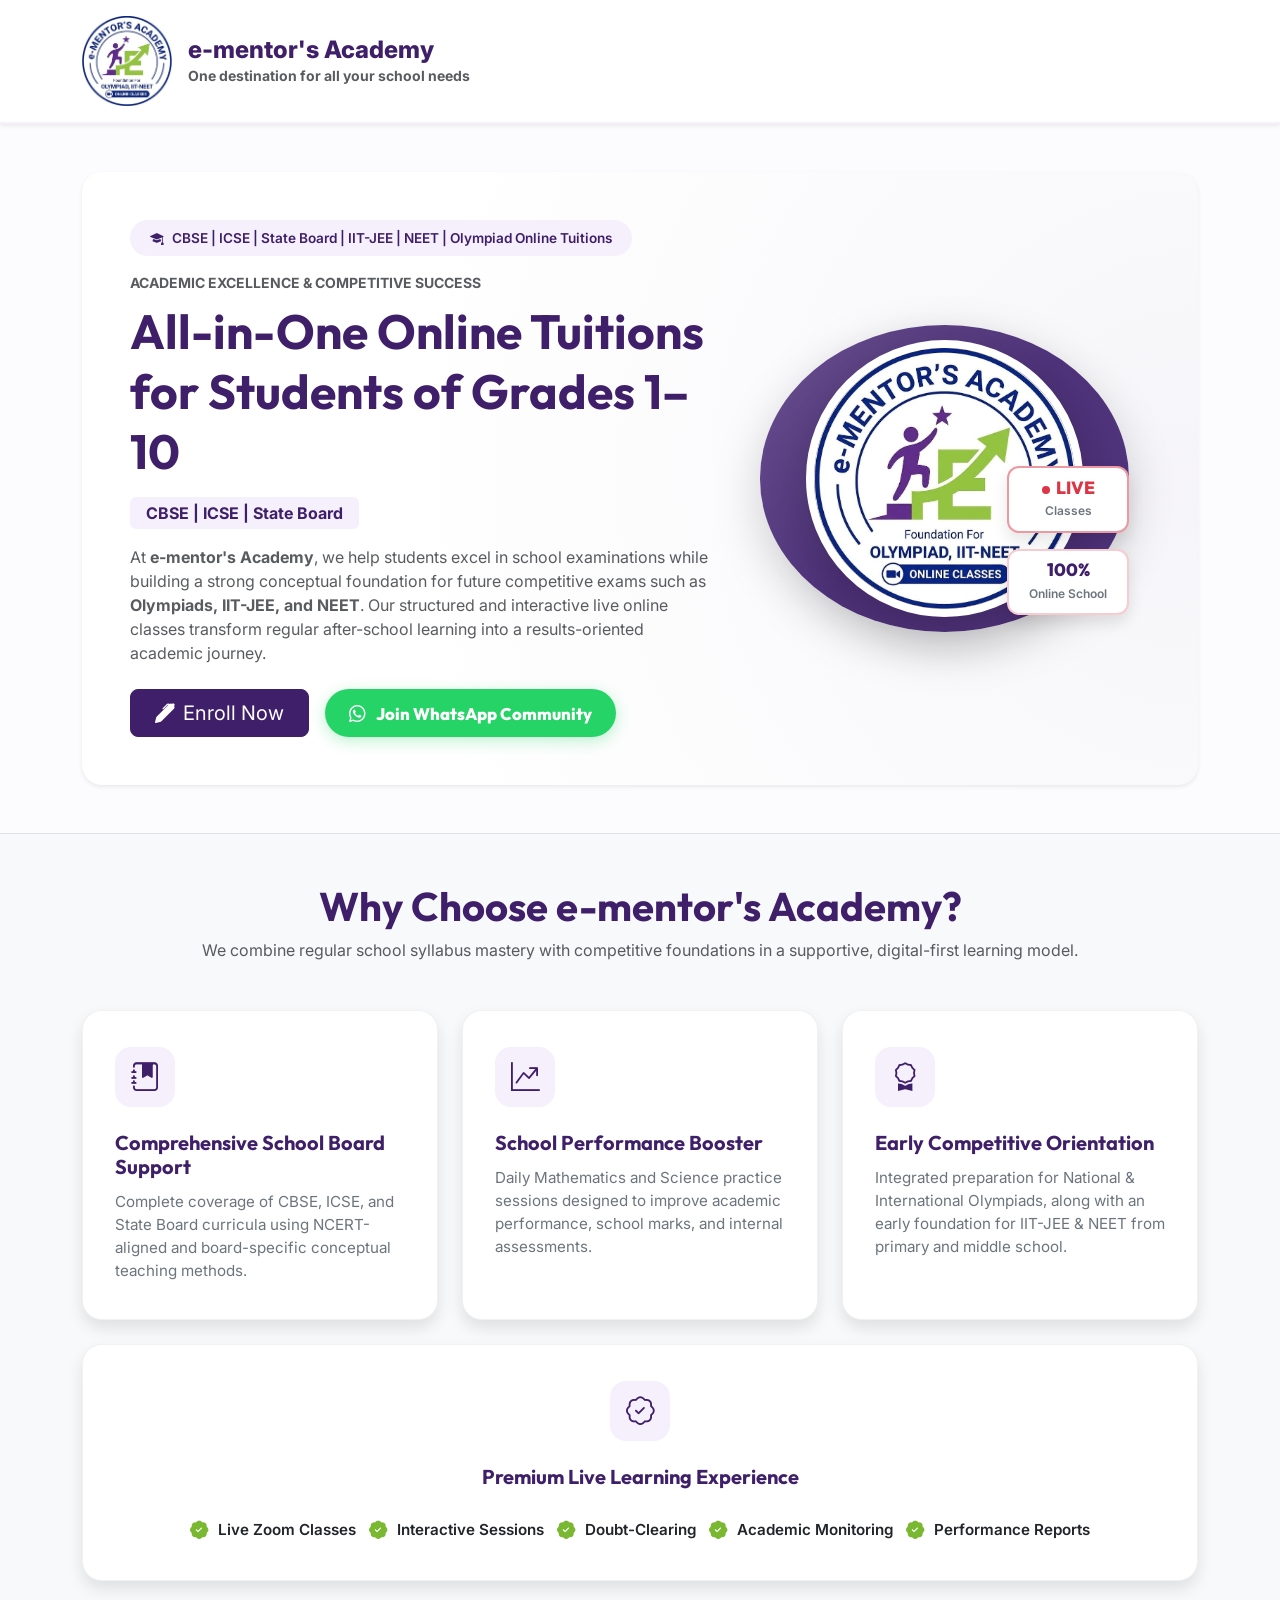
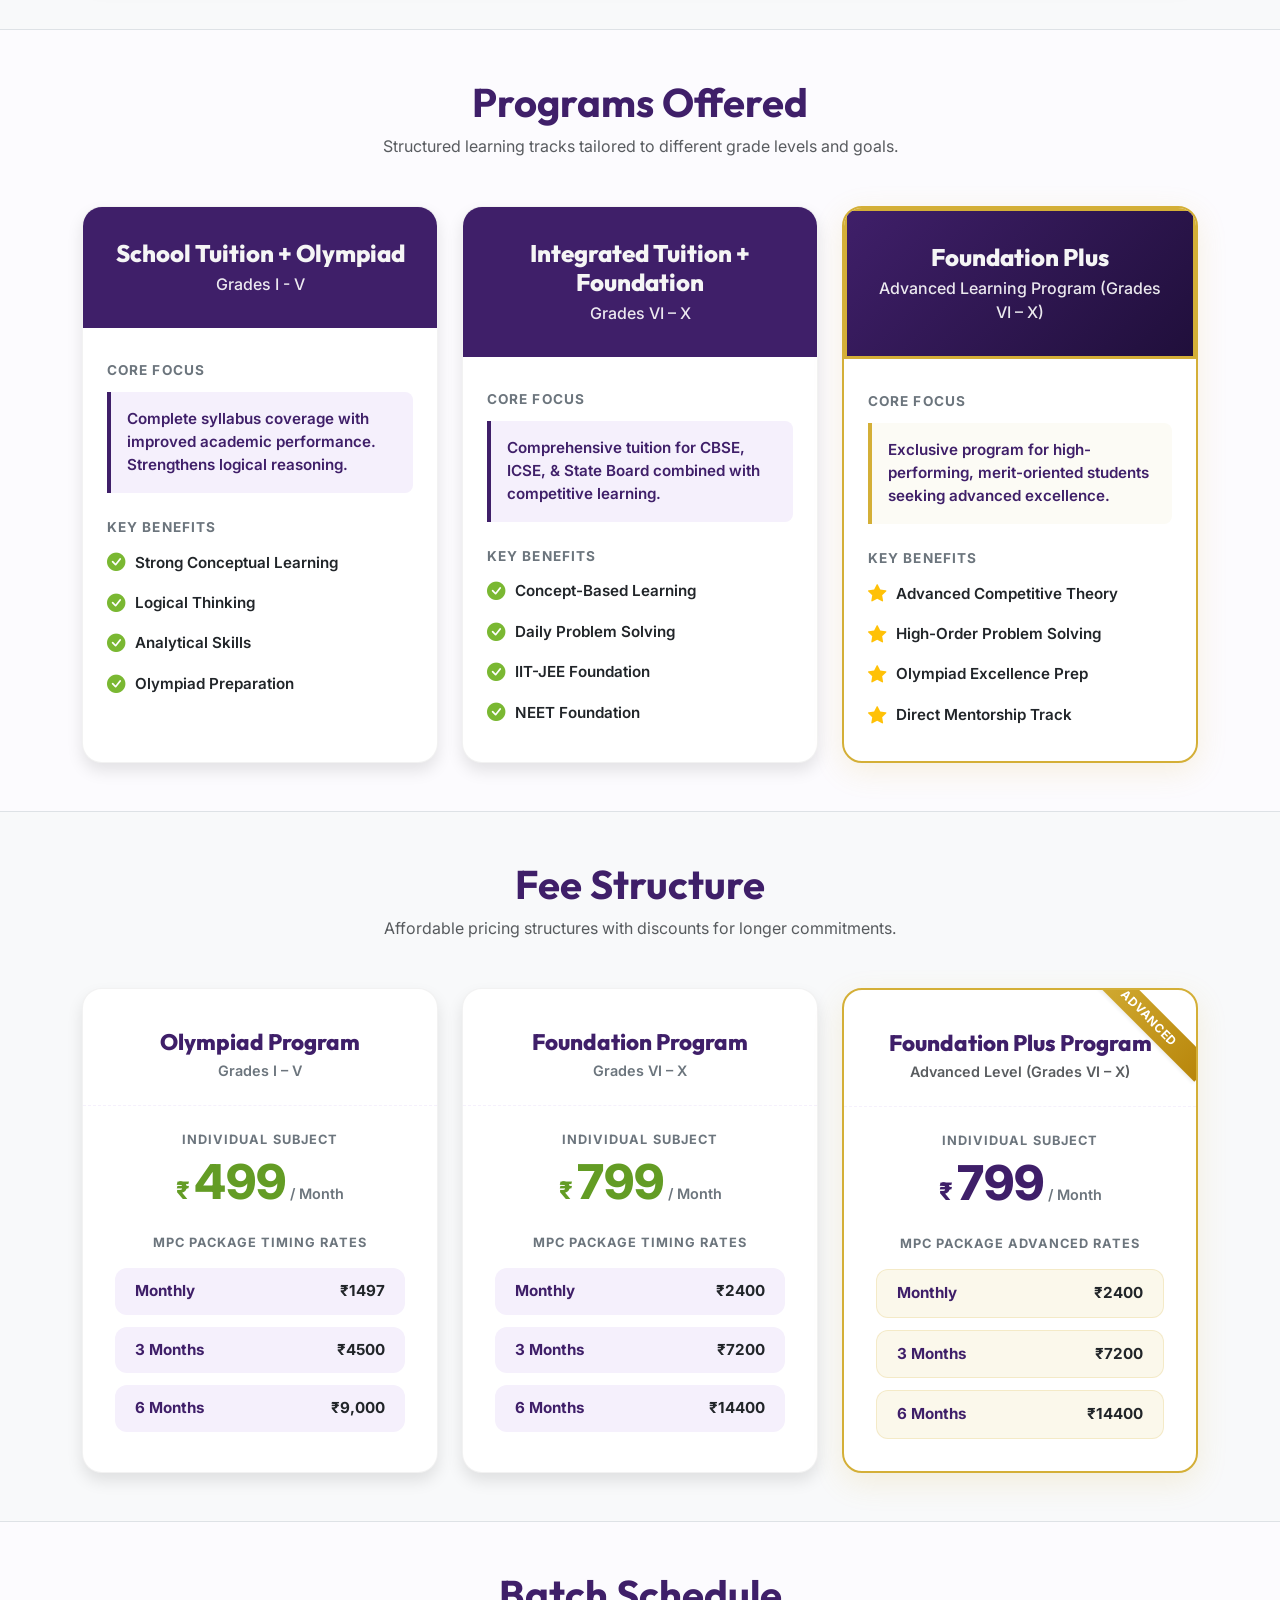
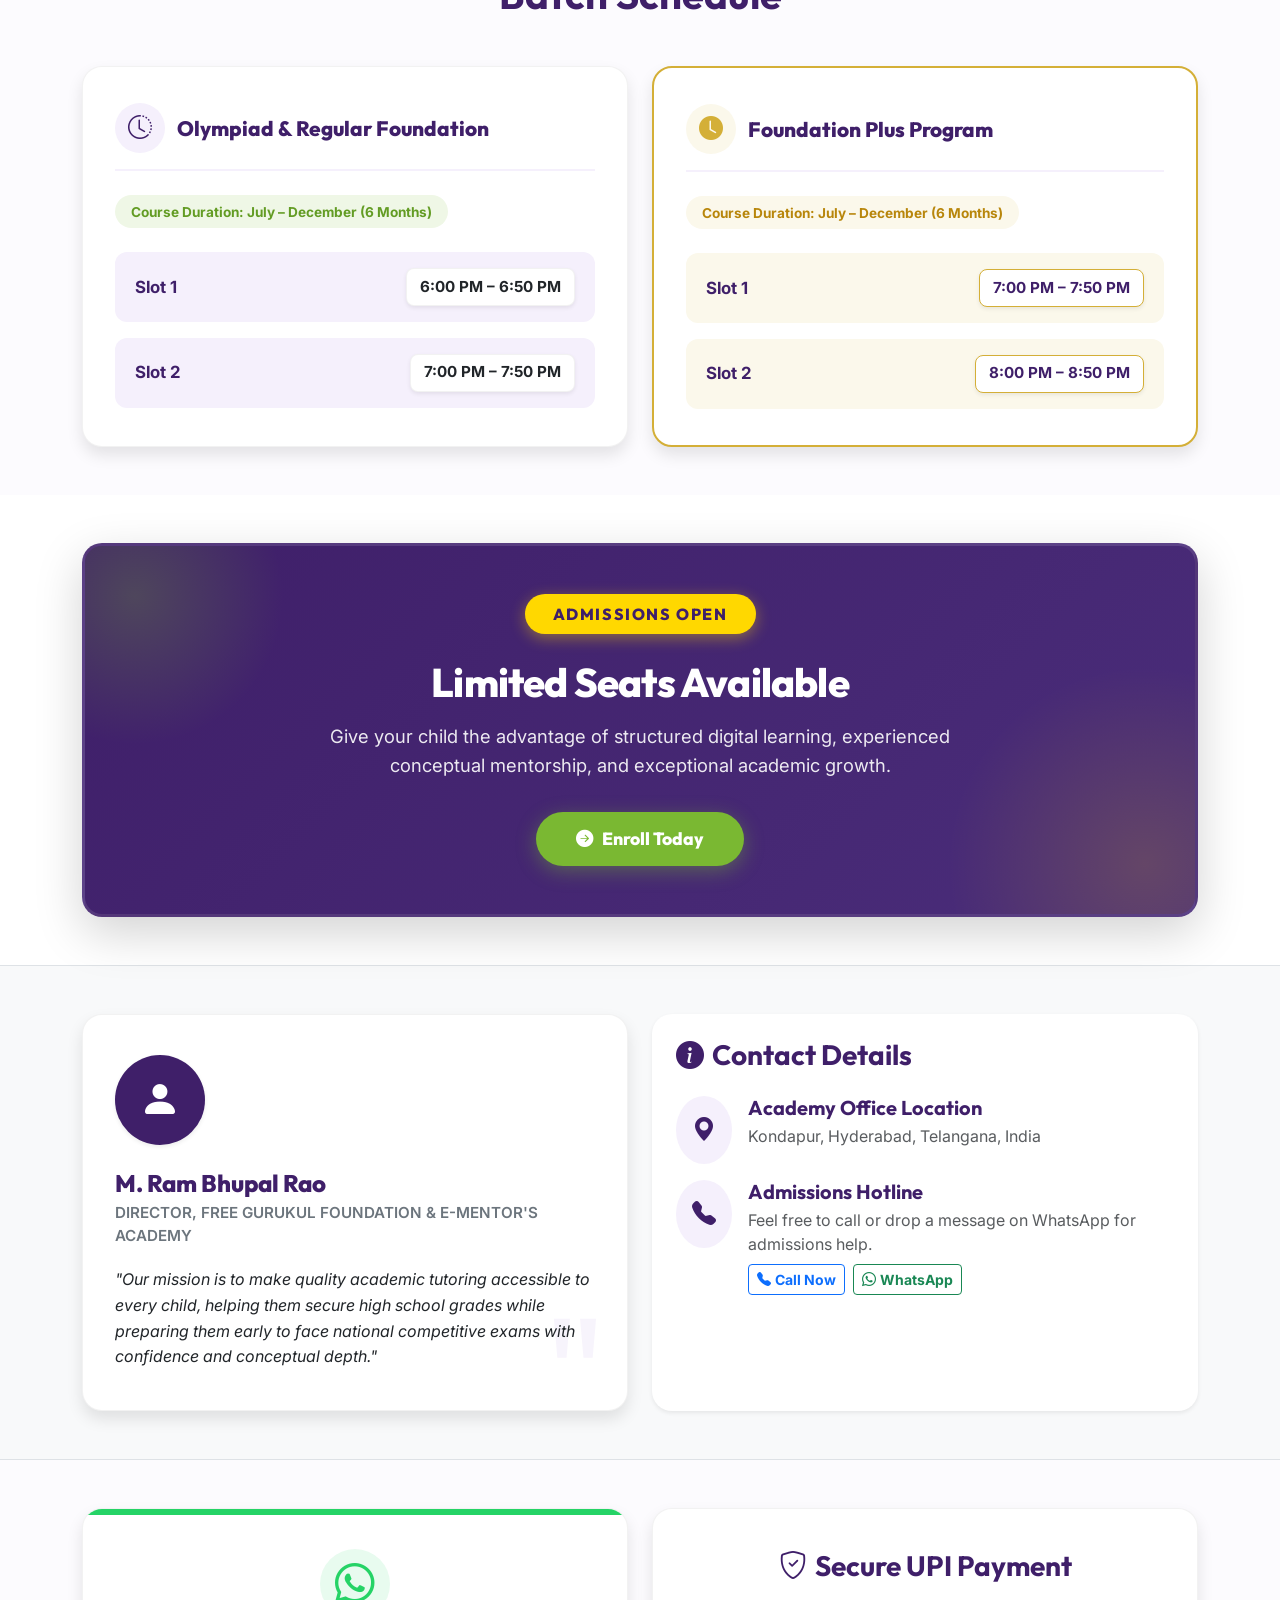
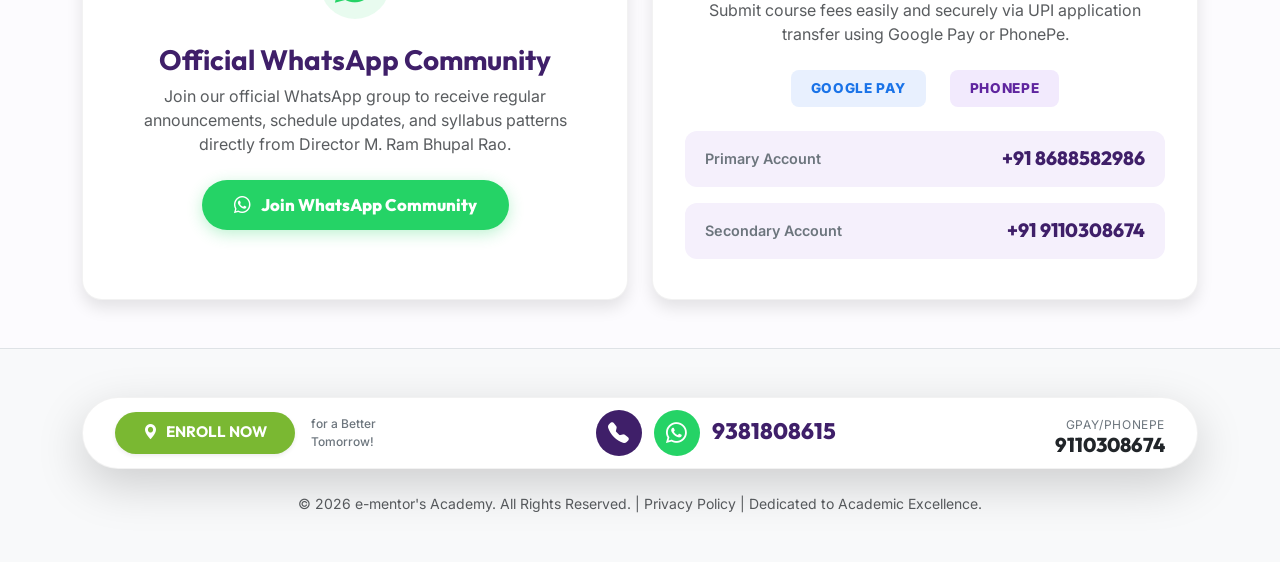
==== commit 0ea41aa0: "refactor: update header layout, reorganize feature cards, and adjust pricing structures and tiers" ====
--- a/index.html
+++ b/index.html
@@ -27,16 +27,14 @@
     <div class="container">
       <div class="row align-items-center justify-content-between">
         <!-- School Logo -->
-        <div class="col-5 col-md-4 text-start">
+        <div class="col-7 col-md-6 d-flex align-items-center text-start gap-3">
           <a href="index.html" class="logo-link">
-            <!-- Loads logo.png, script.js handles fallback to absolute brain folder URI if not copied locally yet -->
             <img id="academy-logo" src="logo.jpeg" alt="e-mentor's Academy Logo" class="brand-logo-img">
           </a>
-        </div>
-        <!-- Director Profile Info -->
-        <div class="col-7 col-md-8">
-          <div class="director-name">e-mentor's Academy</div>
-          <div class="text-muted small fw-bold">One destination for all your school needs</div>
+          <div>
+            <a class="director-name text-decoration-none">e-mentor's Academy</a>
+            <p class="text-muted small fw-bold mb-0">One destination for all your school needs</p>
+          </div>
         </div>
       </div>
     </div>
@@ -116,9 +114,9 @@
           foundations in a supportive, digital-first learning model.</p>
       </div>
 
-      <div class="row g-4">
+      <div class="row g-4 justify-content-center">
         <!-- Card 1 -->
-        <div class="col-md-6 col-lg-3 reveal-on-scroll">
+        <div class="col-md-6 col-lg-4 reveal-on-scroll">
           <div class="feature-card">
             <div class="feature-card-icon-container">
               <i class="bi bi-journal-bookmark-fill"></i>
@@ -130,7 +128,7 @@
         </div>
 
         <!-- Card 2 -->
-        <div class="col-md-6 col-lg-3 reveal-on-scroll">
+        <div class="col-md-6 col-lg-4 reveal-on-scroll">
           <div class="feature-card">
             <div class="feature-card-icon-container">
               <i class="bi bi-graph-up-arrow"></i>
@@ -142,10 +140,10 @@
         </div>
 
         <!-- Card 3 -->
-        <div class="col-md-6 col-lg-3 reveal-on-scroll">
+        <div class="col-md-6 col-lg-4 reveal-on-scroll">
           <div class="feature-card">
             <div class="feature-card-icon-container">
-              <i class="bi bi-award-fill"></i>
+              <i class="bi bi-award"></i>
             </div>
             <h3 class="feature-card-title">Early Competitive Orientation</h3>
             <p class="feature-card-desc">Integrated preparation for National & International Olympiads, along with an
@@ -154,13 +152,13 @@
         </div>
 
         <!-- Card 4 -->
-        <div class="col-md-6 col-lg-3 reveal-on-scroll">
-          <div class="feature-card">
+        <div class="col-md-12 col-lg-12 reveal-on-scroll">
+          <div class="feature-card d-flex flex-wrap justify-content-center">
             <div class="feature-card-icon-container">
-              <i class="bi bi-zoom"></i>
-            </div>
-            <h3 class="feature-card-title">Premium Live Learning Experience</h3>
-            <ul class="program-benefits-list mt-3">
+              <i class="bi bi-patch-check"></i>
+            </div>
+            <h3 class="feature-card-title w-100 text-center">Premium Live Learning Experience</h3>
+            <ul class="program-benefits-list d-flex justify-content-center flex-wrap mt-3">
               <li><i class="bi bi-patch-check-fill"></i>Live Zoom Classes</li>
               <li><i class="bi bi-patch-check-fill"></i>Interactive Sessions</li>
               <li><i class="bi bi-patch-check-fill"></i>Doubt-Clearing</li>
@@ -272,7 +270,7 @@
           <div class="pricing-card">
             <div class="pricing-header">
               <h3 class="pricing-title">Olympiad Program</h3>
-              <div class="pricing-subtitle">Grades 1–5</div>
+              <div class="pricing-subtitle">Grades I – V</div>
             </div>
 
             <div class="pricing-amount-block">
@@ -289,7 +287,7 @@
               <ul class="pricing-packages-list">
                 <li class="pricing-package-item">
                   <span class="pkg-duration">Monthly</span>
-                  <span class="pkg-price">₹499</span>
+                  <span class="pkg-price">₹1497</span>
                 </li>
                 <li class="pricing-package-item">
                   <span class="pkg-duration">3 Months</span>
@@ -309,7 +307,7 @@
           <div class="pricing-card">
             <div class="pricing-header">
               <h3 class="pricing-title">Foundation Program</h3>
-              <div class="pricing-subtitle">Grades 6–10</div>
+              <div class="pricing-subtitle">Grades VI – X</div>
             </div>
 
             <div class="pricing-amount-block">
@@ -326,15 +324,15 @@
               <ul class="pricing-packages-list">
                 <li class="pricing-package-item">
                   <span class="pkg-duration">Monthly</span>
-                  <span class="pkg-price">₹799</span>
+                  <span class="pkg-price">₹2400</span>
                 </li>
                 <li class="pricing-package-item">
                   <span class="pkg-duration">3 Months</span>
-                  <span class="pkg-price">₹6,700</span>
+                  <span class="pkg-price">₹7200</span>
                 </li>
                 <li class="pricing-package-item">
                   <span class="pkg-duration">6 Months</span>
-                  <span class="pkg-price">₹13,400</span>
+                  <span class="pkg-price">₹14400</span>
                 </li>
               </ul>
             </div>
@@ -347,7 +345,7 @@
             <div class="pricing-ribbon">ADVANCED</div>
             <div class="pricing-header">
               <h3 class="pricing-title text-purple">Foundation Plus Program</h3>
-              <div class="pricing-subtitle text-muted">Advanced Level (Grades 6–10)</div>
+              <div class="pricing-subtitle text-muted">Advanced Level (Grades VI – X)</div>
             </div>
 
             <div class="pricing-amount-block">
@@ -364,15 +362,15 @@
               <ul class="pricing-packages-list">
                 <li class="pricing-package-item gold">
                   <span class="pkg-duration fw-bold">Monthly</span>
-                  <span class="pkg-price text-purple">₹799</span>
+                  <span class="pkg-price text-purple">₹2400</span>
                 </li>
                 <li class="pricing-package-item gold">
                   <span class="pkg-duration fw-bold">3 Months</span>
-                  <span class="pkg-price text-purple">₹6,700</span>
+                  <span class="pkg-price text-purple">₹7200</span>
                 </li>
                 <li class="pricing-package-item gold">
                   <span class="pkg-duration fw-bold">6 Months</span>
-                  <span class="pkg-price text-purple">₹13,400</span>
+                  <span class="pkg-price text-purple">₹14400</span>
                 </li>
               </ul>
             </div>
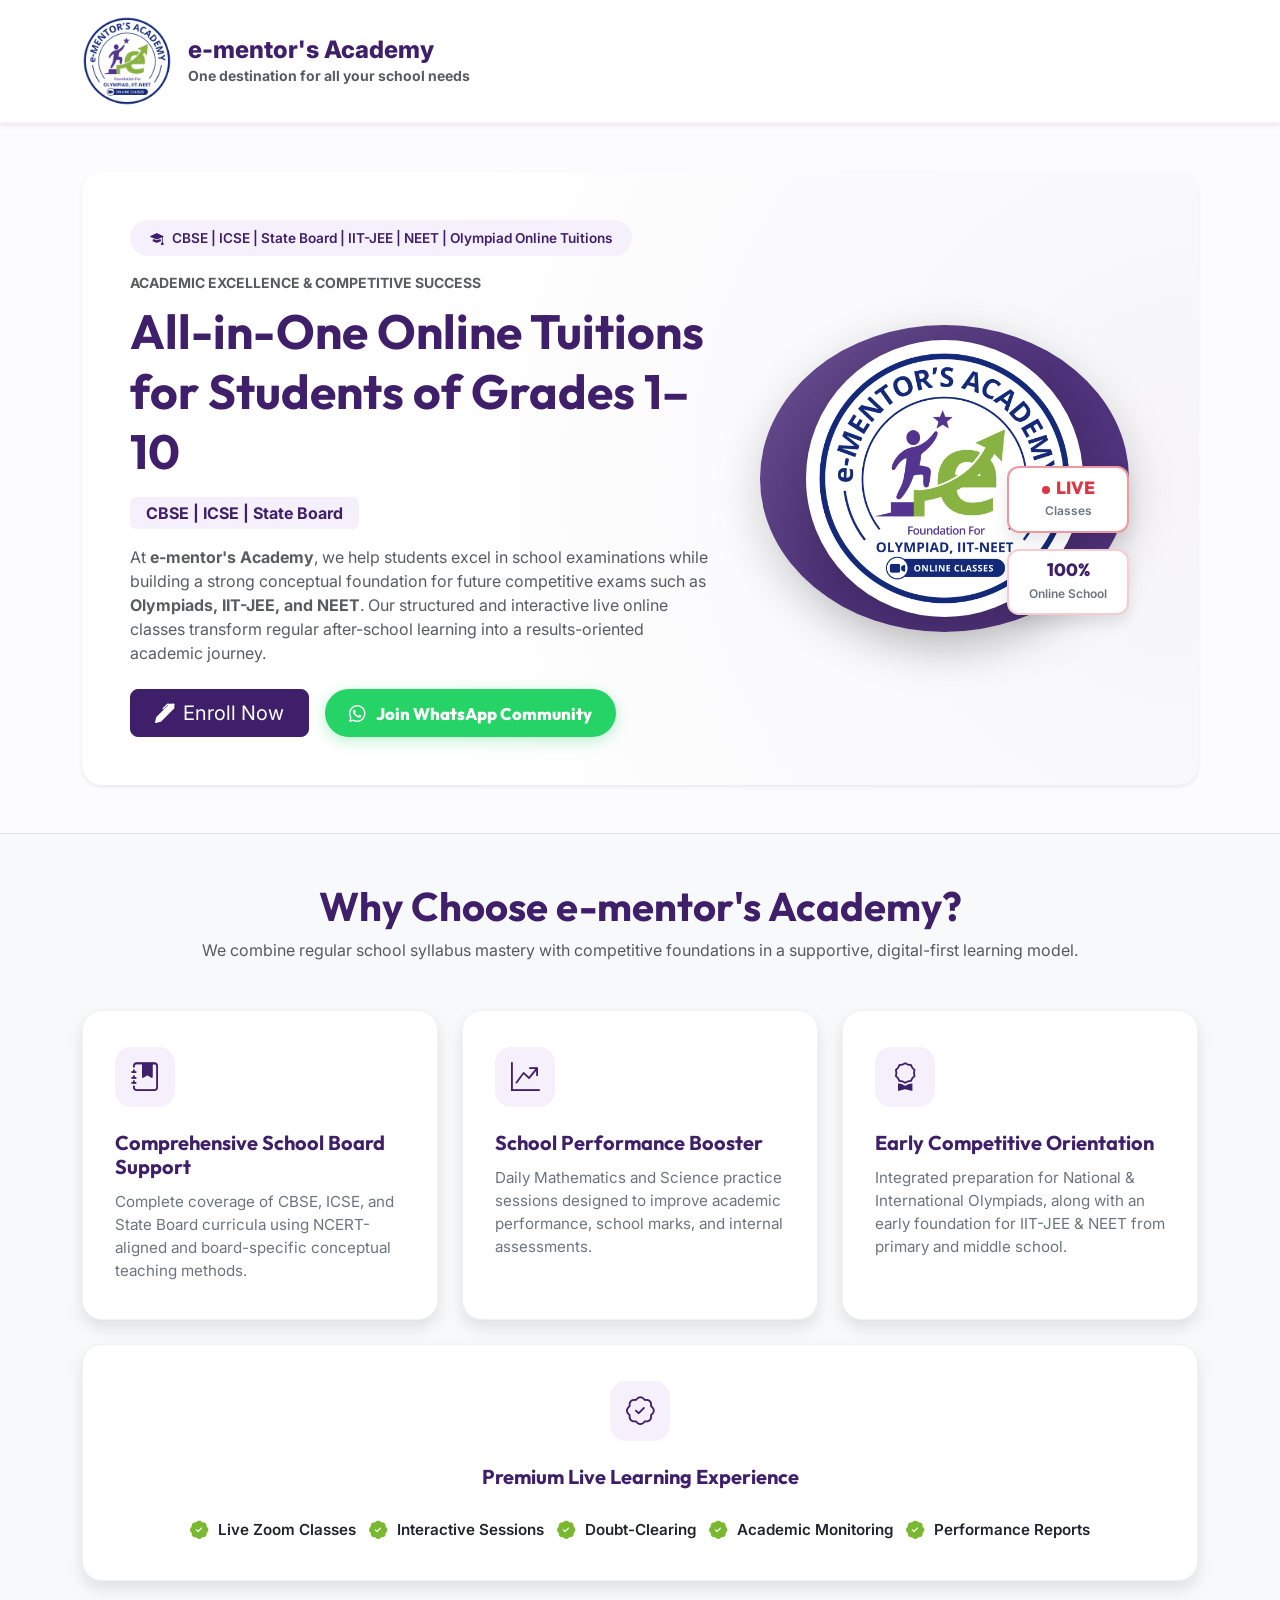
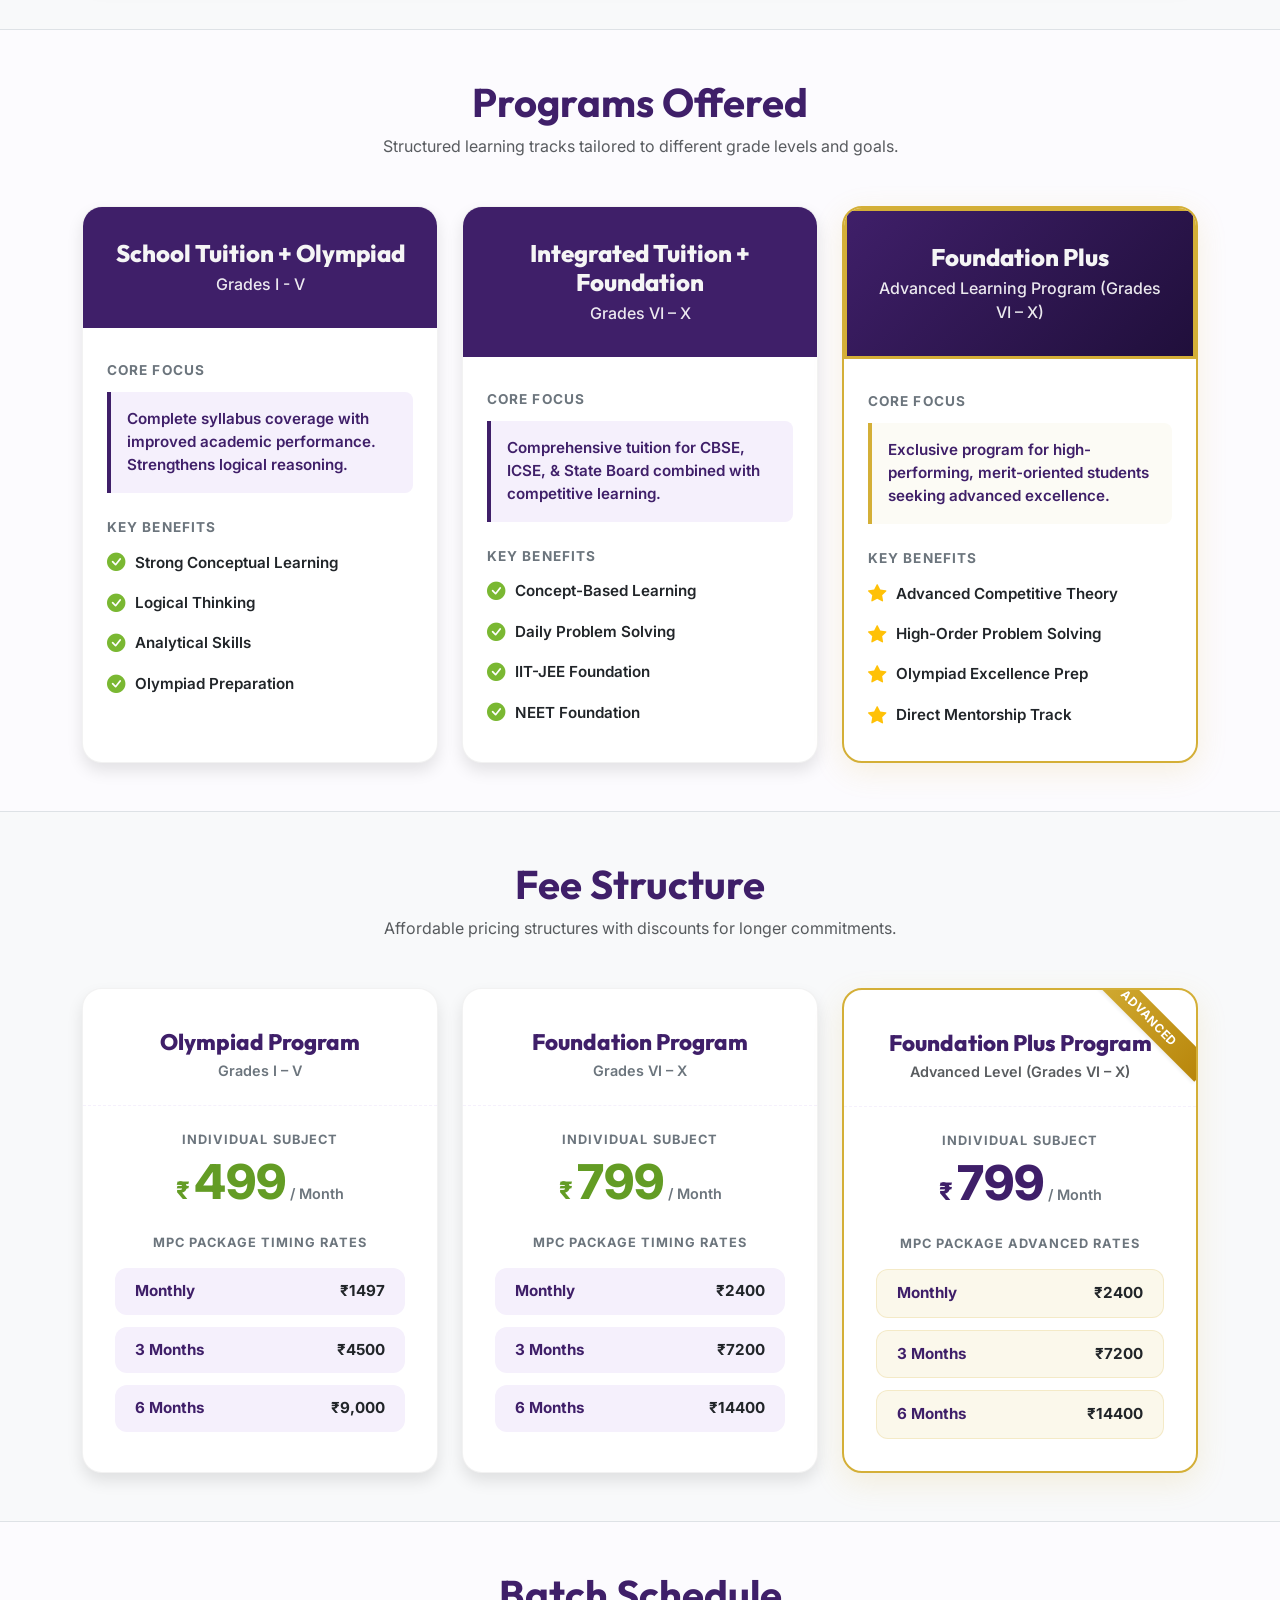
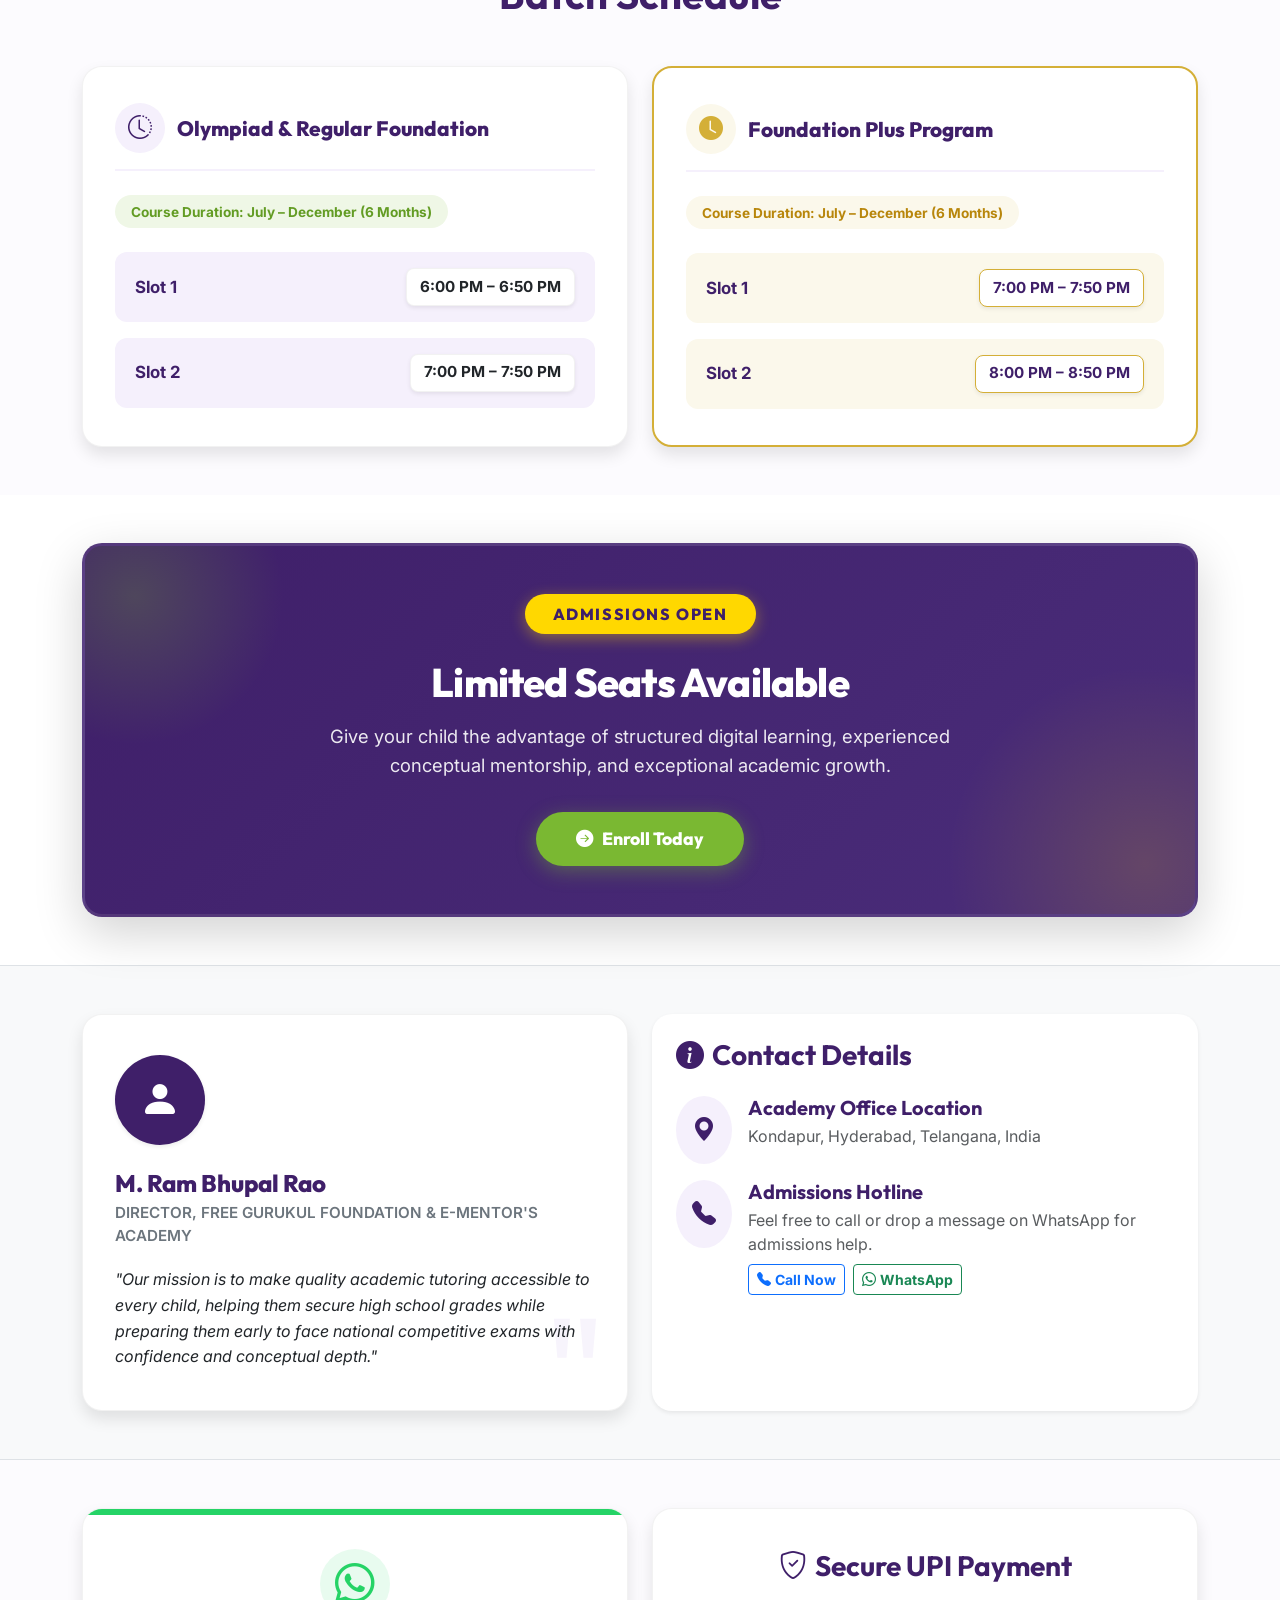
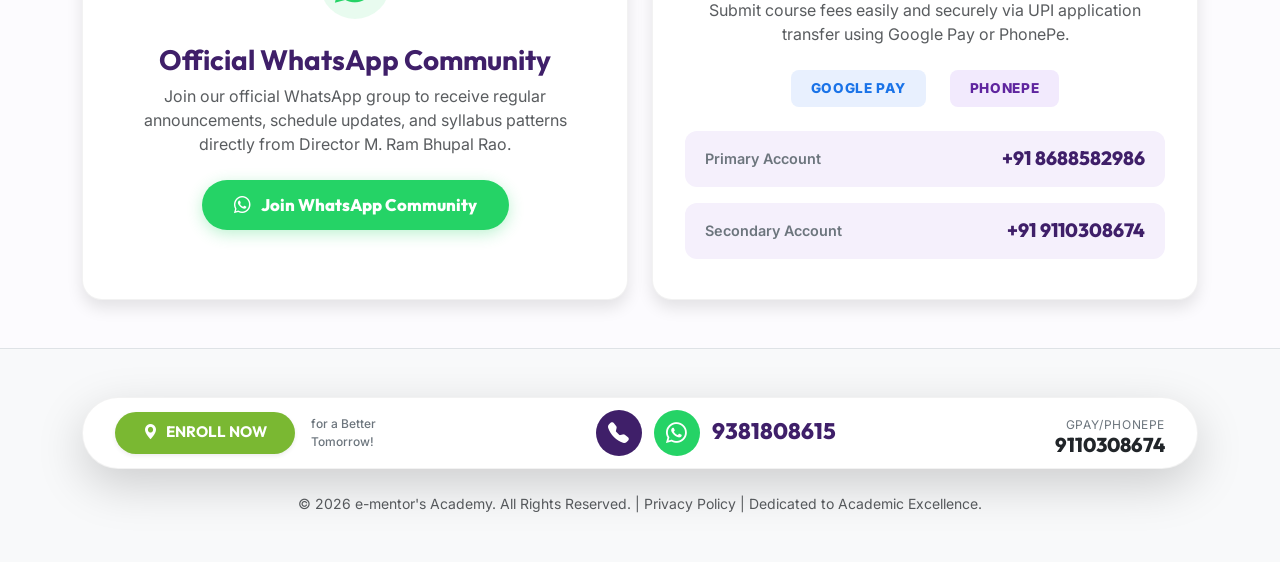
==== commit 34e42bfa: "feat: replace logo assets with PNG format and apply minor styling updates" ====
--- a/index.html
+++ b/index.html
@@ -18,27 +18,18 @@
   <link rel="stylesheet" href="https://cdn.jsdelivr.net/npm/bootstrap-icons@1.11.1/font/bootstrap-icons.css">
   <!-- Custom Stylesheet -->
   <link rel="stylesheet" href="style.css">
+
+  <!-- Common Components -->
+  <script src="components.js"></script>
+
+  <!--Favicon -->
+  <link rel="shortcut icon" href="./favicon.png" type="image/x-icon">
 </head>
 
 <body>
 
   <!-- Header Section -->
-  <header class="py-3 shadow-sm sticky-top">
-    <div class="container">
-      <div class="row align-items-center justify-content-between">
-        <!-- School Logo -->
-        <div class="col-7 col-md-6 d-flex align-items-center text-start gap-3">
-          <a href="index.html" class="logo-link">
-            <img id="academy-logo" src="logo.jpeg" alt="e-mentor's Academy Logo" class="brand-logo-img">
-          </a>
-          <div>
-            <a class="director-name text-decoration-none">e-mentor's Academy</a>
-            <p class="text-muted small fw-bold mb-0">One destination for all your school needs</p>
-          </div>
-        </div>
-      </div>
-    </div>
-  </header>
+  <app-header></app-header>
 
   <!-- Hero Section -->
   <section class="py-5">
@@ -84,7 +75,7 @@
             <div class="hero-image-wrapper">
               <div class="hero-backdrop-circle"></div>
               <!-- Loads hero_student.png, script.js handles fallback if not copied -->
-              <img id="hero-student-img" src="logo.jpeg" alt="Student Studying Online" class="hero-image-student">
+              <img id="hero-student-img" src="logo.png" alt="Student Studying Online" class="hero-image-student">
 
               <!-- Badges Container -->
               <div class="badge-overlay-container">
@@ -573,99 +564,8 @@
     </div>
   </section>
 
-  <!-- Sticky Footer Contact Bar -->
-  <footer class="py-5 bg-light border-top">
-    <div class="container">
-      <div class="contact-bar-wrapper">
-        <!-- Enroll Button -->
-        <div class="d-flex align-items-center gap-3">
-          <button class="enroll-badge-btn enroll-trigger-btn shadow-sm">
-            <i class="bi bi-geo-alt-fill"></i> ENROLL NOW
-          </button>
-          <div>
-            <span class="enroll-subtext">for a Better<br>Tomorrow!</span>
-          </div>
-        </div>
-
-        <!-- Call/WhatsApp Info -->
-        <div>
-          <a href="https://wa.me/919381808615" target="_blank" class="phone-contact-group">
-            <div class="phone-icon-circle">
-              <i class="bi bi-telephone-fill"></i>
-            </div>
-            <div class="phone-icon-circle whatsapp">
-              <i class="bi bi-whatsapp"></i>
-            </div>
-            <div>
-              <span class="phone-number-text">9381808615</span>
-            </div>
-          </a>
-        </div>
-
-        <!-- Payment details -->
-        <div class="payment-group">
-          <div class="text-end">
-            <span class="payment-label-sub">Gpay/phonepe</span>
-            <span class="payment-apps-text d-block">9110308674</span>
-          </div>
-        </div>
-      </div>
-      <div class="text-center mt-4 text-muted small">
-        &copy; 2026 e-mentor's Academy. All Rights Reserved. | <a href="privacy.html"
-          class="text-muted text-decoration-none footer-link-hover">Privacy Policy</a> | Dedicated to Academic
-        Excellence.
-      </div>
-    </div>
-  </footer>
-
-  <!-- Enrollment Modal / Popup -->
-  <div class="modal fade" id="enrollModal" tabindex="-1" aria-labelledby="enrollModalLabel" aria-hidden="true">
-    <div class="modal-dialog modal-dialog-centered">
-      <div class="modal-content border-0 shadow-lg" style="border-radius: var(--border-radius-custom);">
-        <div class="modal-header text-white"
-          style="background-color: var(--primary-purple); border-top-left-radius: var(--border-radius-custom); border-top-right-radius: var(--border-radius-custom);">
-          <h5 class="modal-title" id="enrollModalLabel"><i class="bi bi-mortarboard-fill me-2"></i>Academy Registration
-          </h5>
-          <button type="button" class="btn-close btn-close-white" data-bs-dismiss="modal" aria-label="Close"></button>
-        </div>
-        <div class="modal-body p-4">
-          <form id="enrollForm">
-            <div class="mb-3">
-              <label for="studentName" class="form-label fw-bold">Student Name</label>
-              <input type="text" class="form-control" id="studentName" placeholder="Enter student's full name" required>
-            </div>
-            <div class="mb-3">
-              <label for="studentClass" class="form-label fw-bold">Current Grade / Class</label>
-              <select class="form-select" id="studentClass" required>
-                <option value="" disabled selected>Select class / track</option>
-                <option value="grades-1-5">Grades 1-5 (School Tuition + Olympiad Track)</option>
-                <option value="grades-6-10">Grades 6-10 (Integrated Tuition + Foundation Track)</option>
-                <option value="grades-6-10-plus">Grades 6-10 (Foundation Plus Track)</option>
-              </select>
-            </div>
-            <div class="mb-3">
-              <label for="parentName" class="form-label fw-bold">Parent / Guardian Name</label>
-              <input type="text" class="form-control" id="parentName" placeholder="Enter parent's name" required>
-            </div>
-            <div class="mb-3">
-              <label for="contactNumber" class="form-label fw-bold">Contact Number (WhatsApp)</label>
-              <input type="tel" class="form-control" id="contactNumber" placeholder="Enter 10-digit number"
-                pattern="[0-9]{10}" required>
-            </div>
-            <button type="submit" class="btn btn-primary w-100 py-2 fw-bold"
-              style="background-color: var(--primary-purple); border-color: var(--primary-purple);">Submit
-              Registration</button>
-          </form>
-
-          <!-- Success Message -->
-          <div id="enrollSuccessMsg" class="alert alert-success text-center mt-3 d-none" role="alert">
-            <i class="bi bi-check-circle-fill me-2 fs-5"></i>
-            Registration details submitted successfully! We will contact you on WhatsApp shortly.
-          </div>
-        </div>
-      </div>
-    </div>
-  </div>
+  <!-- Sticky Footer Contact Bar & Enrollment Modal -->
+  <app-footer></app-footer>
 
   <!-- Bootstrap 5 Bundle with Popper JS CDN -->
   <script src="https://cdn.jsdelivr.net/npm/bootstrap@5.3.2/dist/js/bootstrap.bundle.min.js"
--- a/style.css
+++ b/style.css
@@ -161,6 +161,7 @@
   width: 80%;
   max-width: 320px;
   border-radius: 50%;
+  background-color: #ffffff;
   border: 8px solid #ffffff;
   box-shadow: var(--shadow-lg);
   aspect-ratio: 1/1;
@@ -1252,6 +1253,7 @@
 .footer-link-hover {
   transition: color 0.2s ease-in-out;
 }
+
 .footer-link-hover:hover {
   color: var(--primary-purple) !important;
   text-decoration: underline !important;
@@ -1265,7 +1267,8 @@
 
 .privacy-sidebar {
   position: sticky;
-  top: 110px; /* Offset to clear sticky header */
+  top: 110px;
+  /* Offset to clear sticky header */
   z-index: 10;
 }
 
@@ -1324,7 +1327,8 @@
 }
 
 .privacy-section-anchor {
-  scroll-margin-top: 110px; /* Offset for smooth scroll top position */
+  scroll-margin-top: 110px;
+  /* Offset for smooth scroll top position */
 }
 
 .privacy-card-title {
@@ -1384,18 +1388,18 @@
     position: static;
     margin-bottom: 2rem;
   }
-  
+
   .privacy-nav-list {
     flex-direction: row;
     flex-wrap: wrap;
     gap: 0.5rem;
   }
-  
+
   .privacy-nav-link {
     background-color: var(--light-purple);
     color: var(--primary-purple);
   }
-  
+
   .privacy-nav-link:hover,
   .privacy-nav-link.active {
     background-color: var(--primary-purple);
